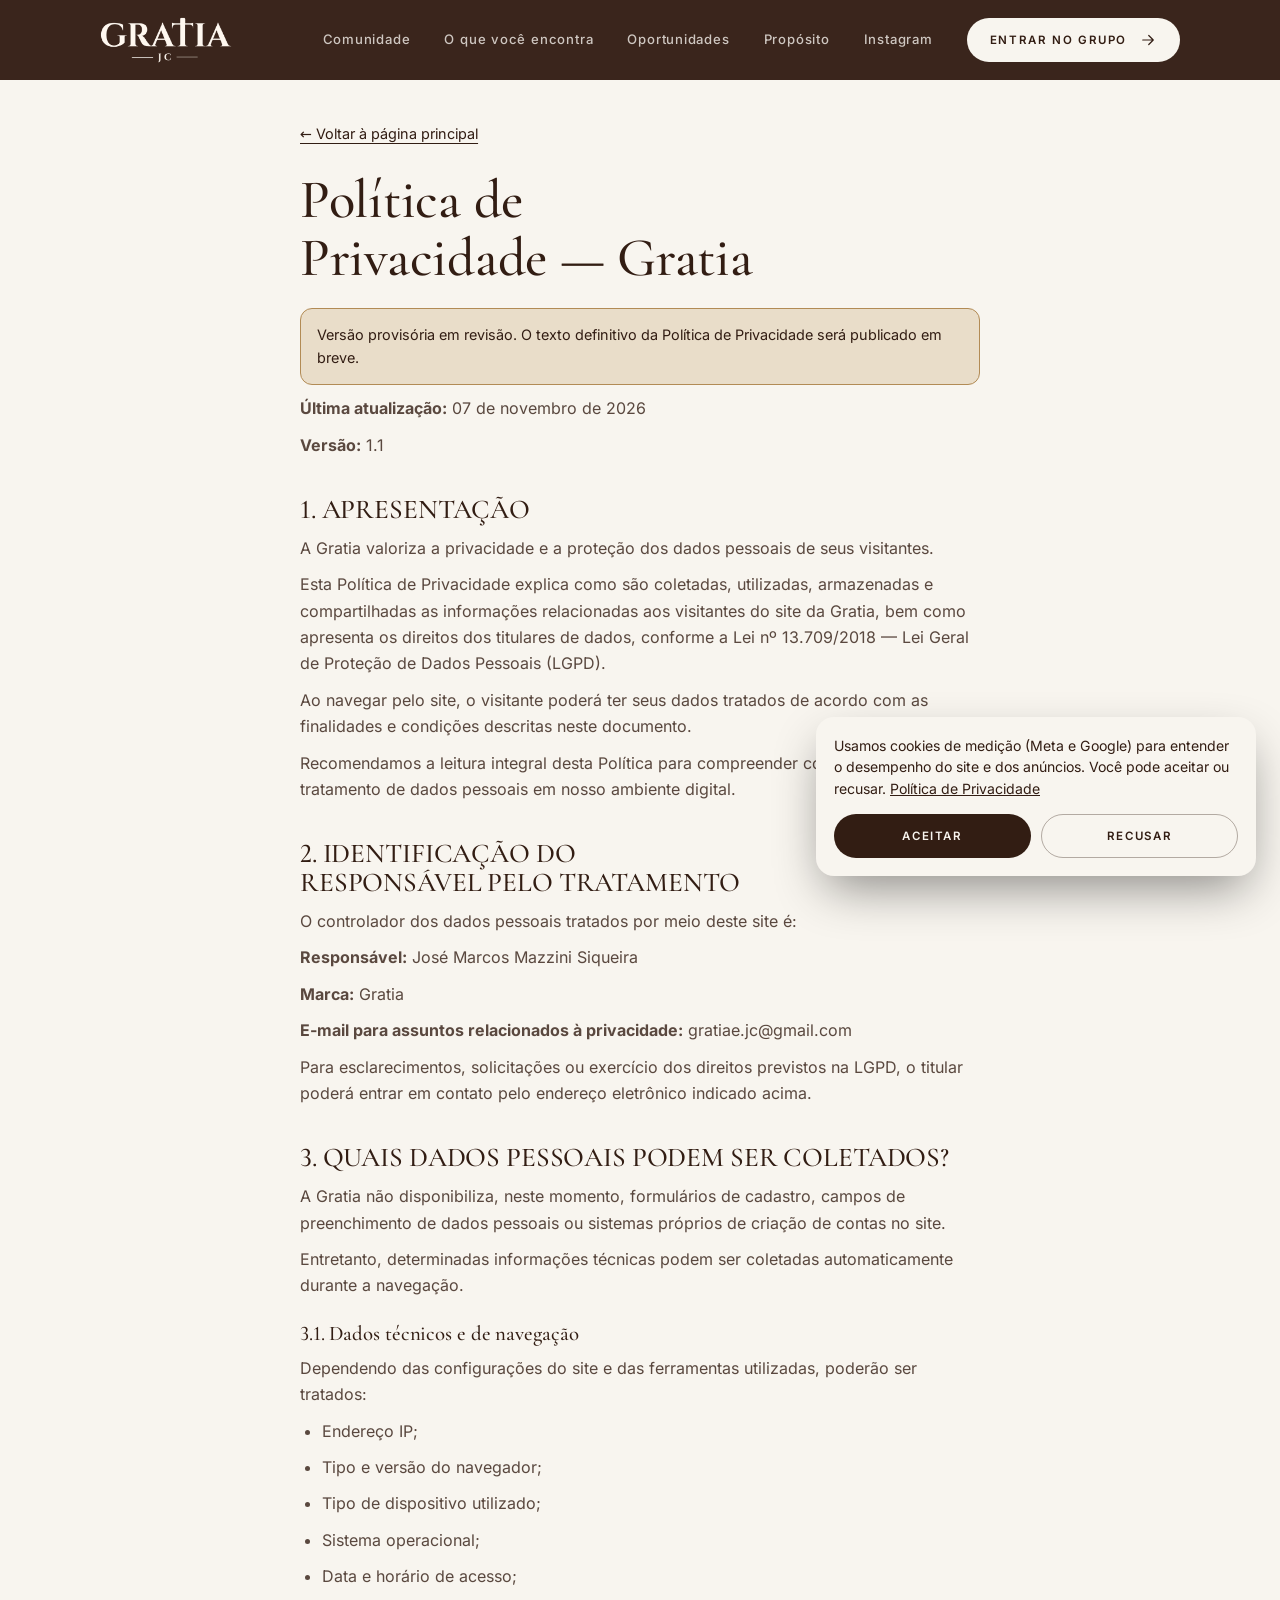
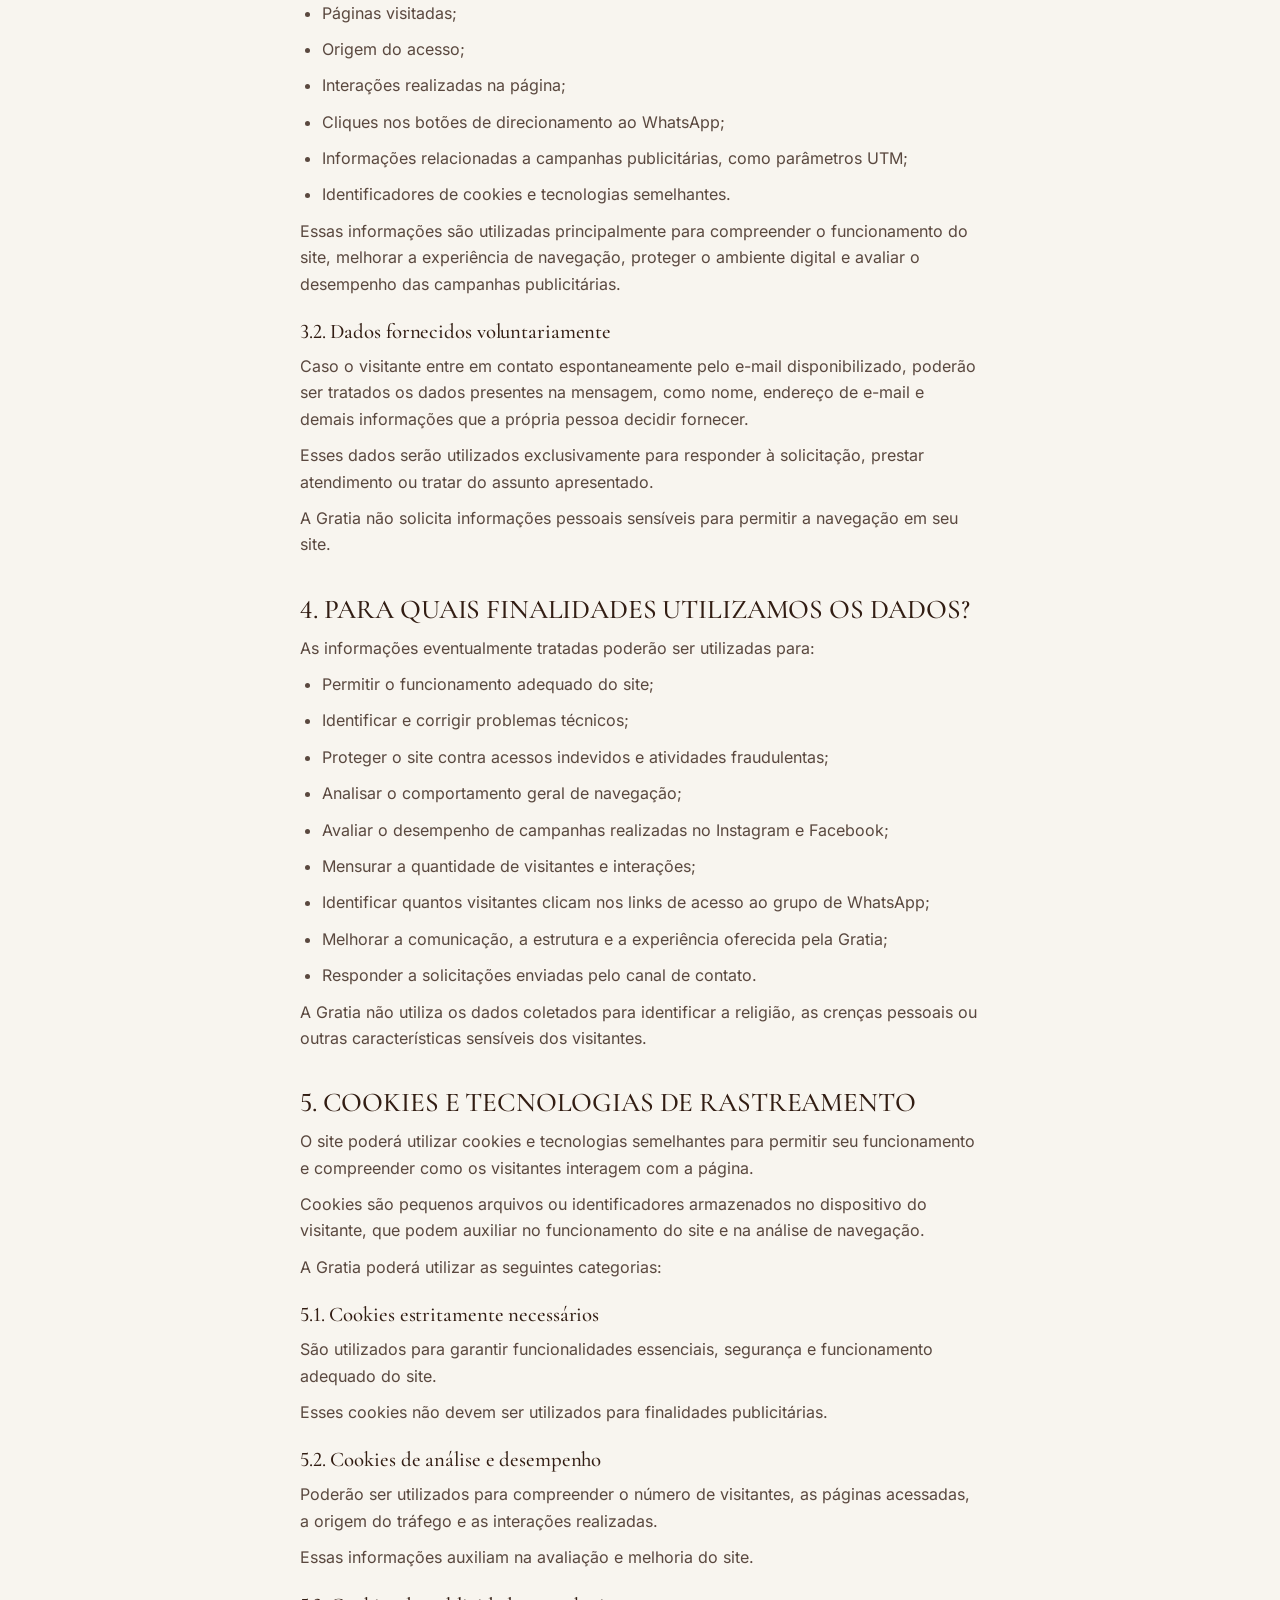
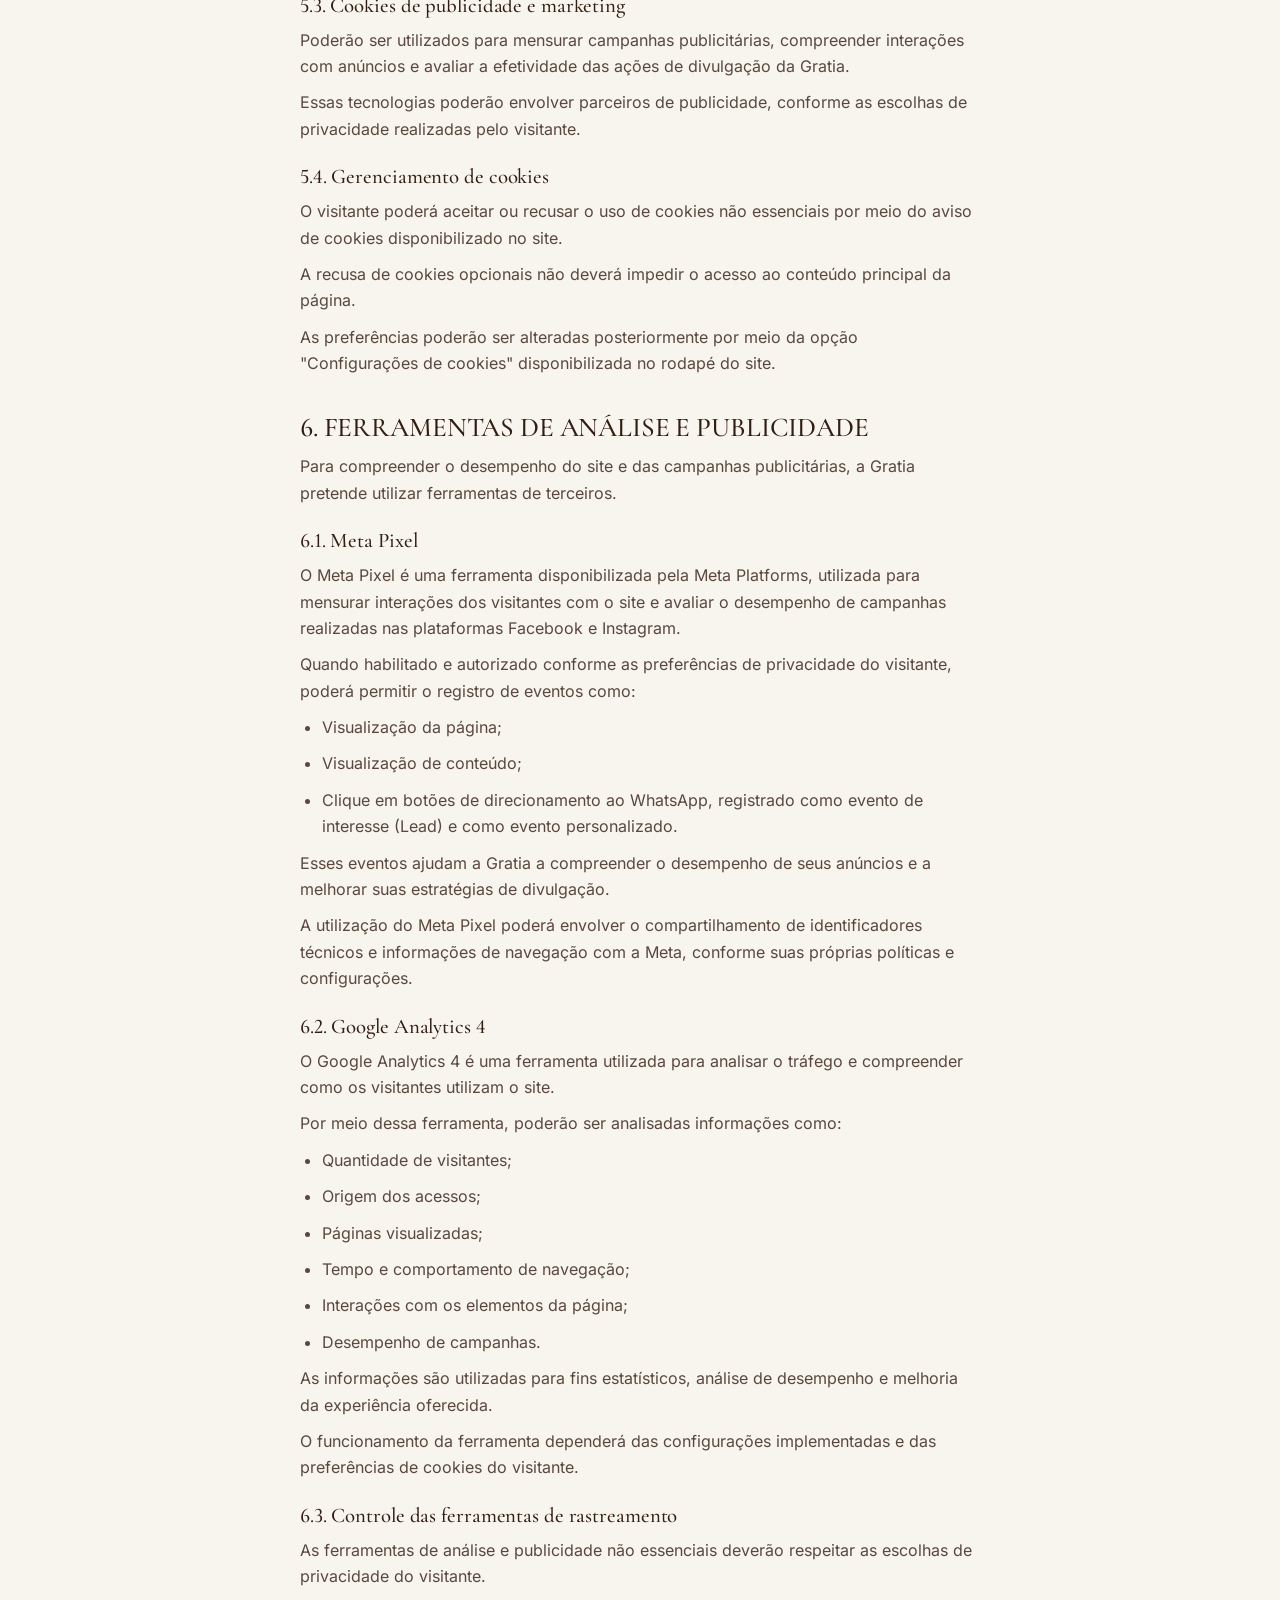
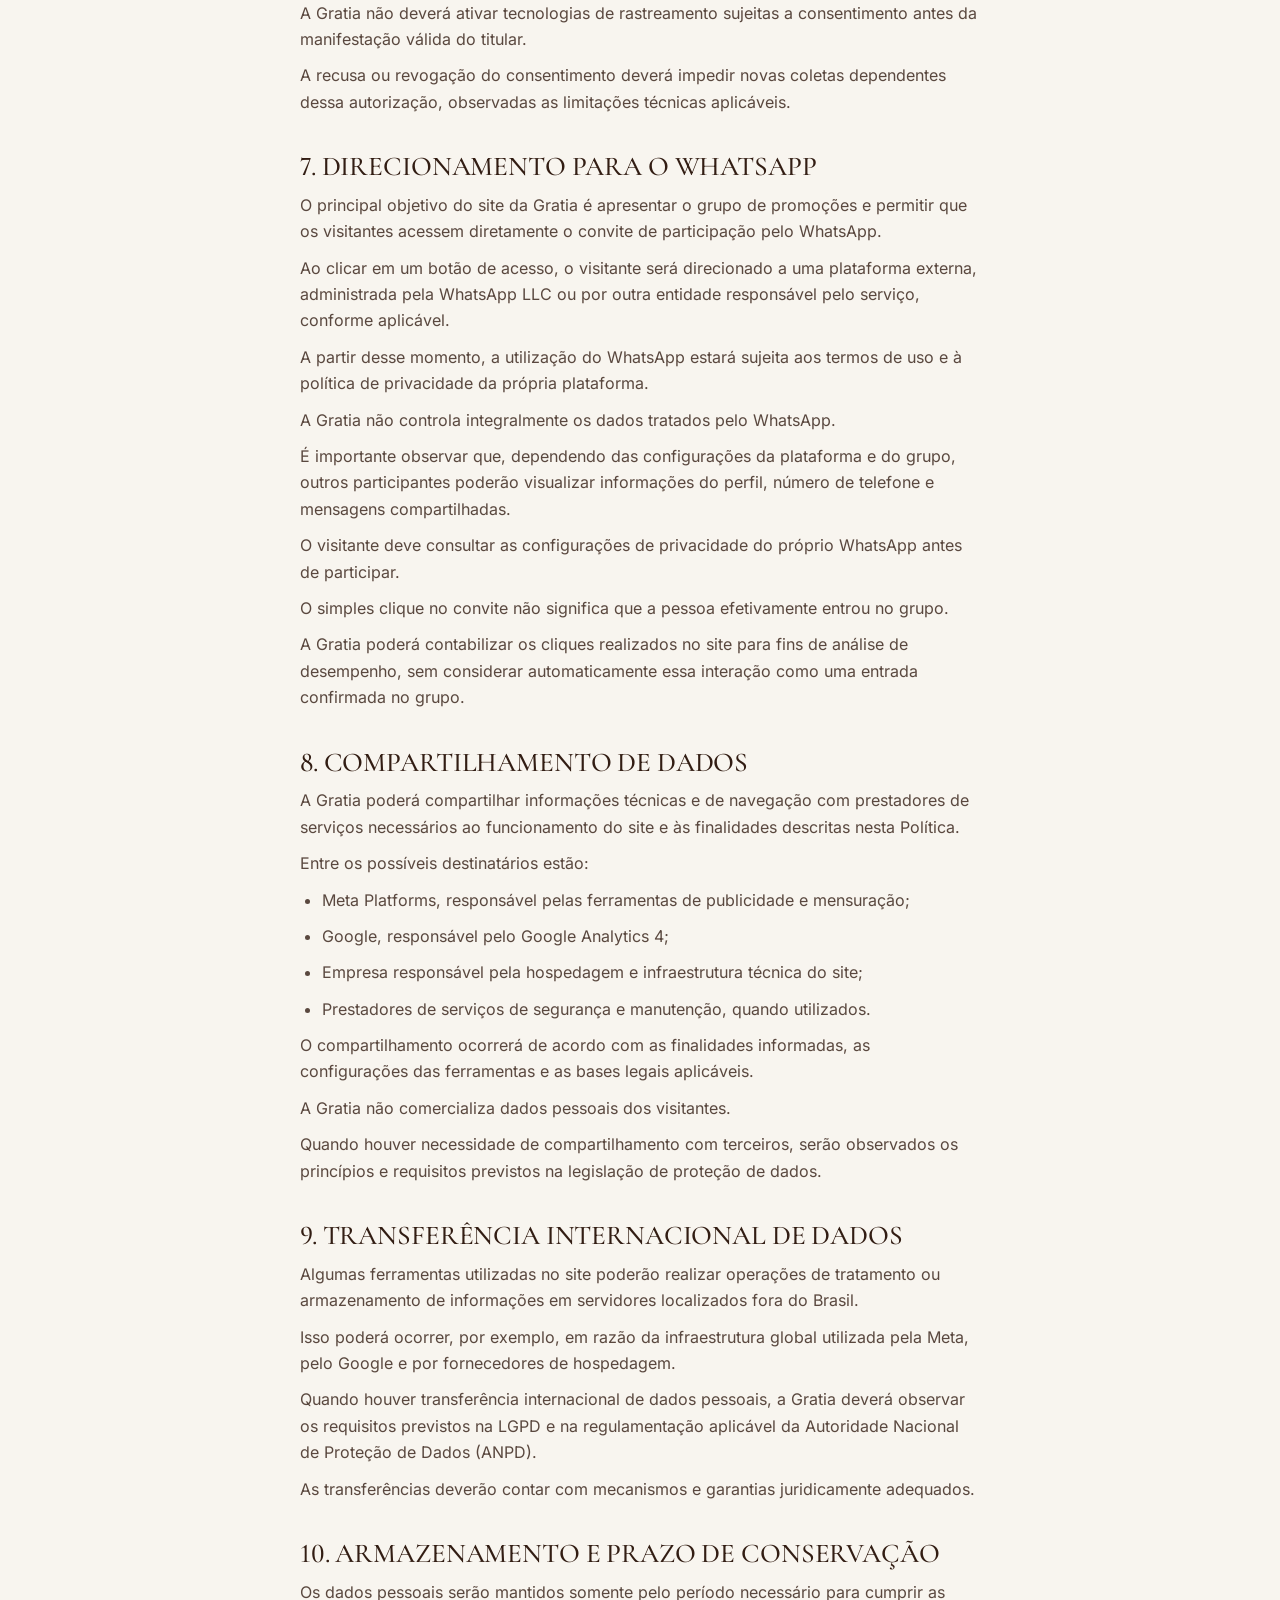
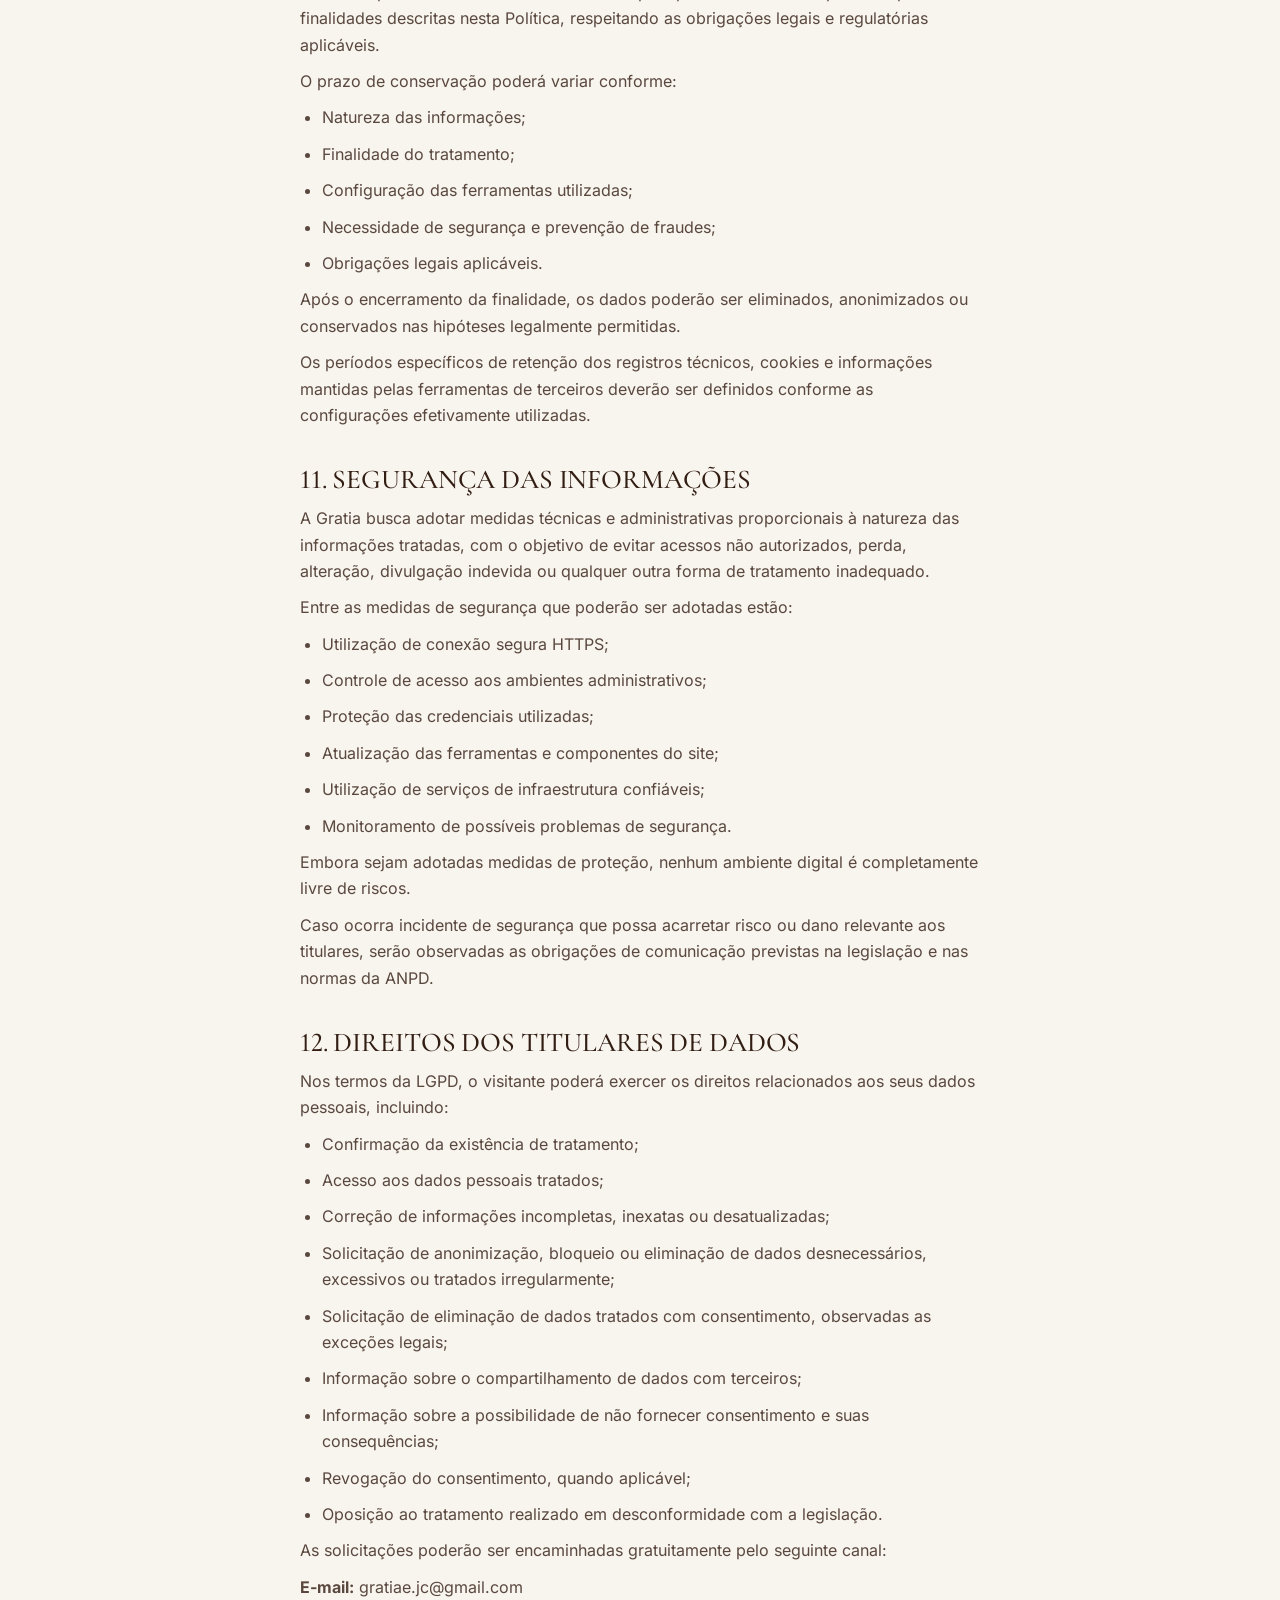
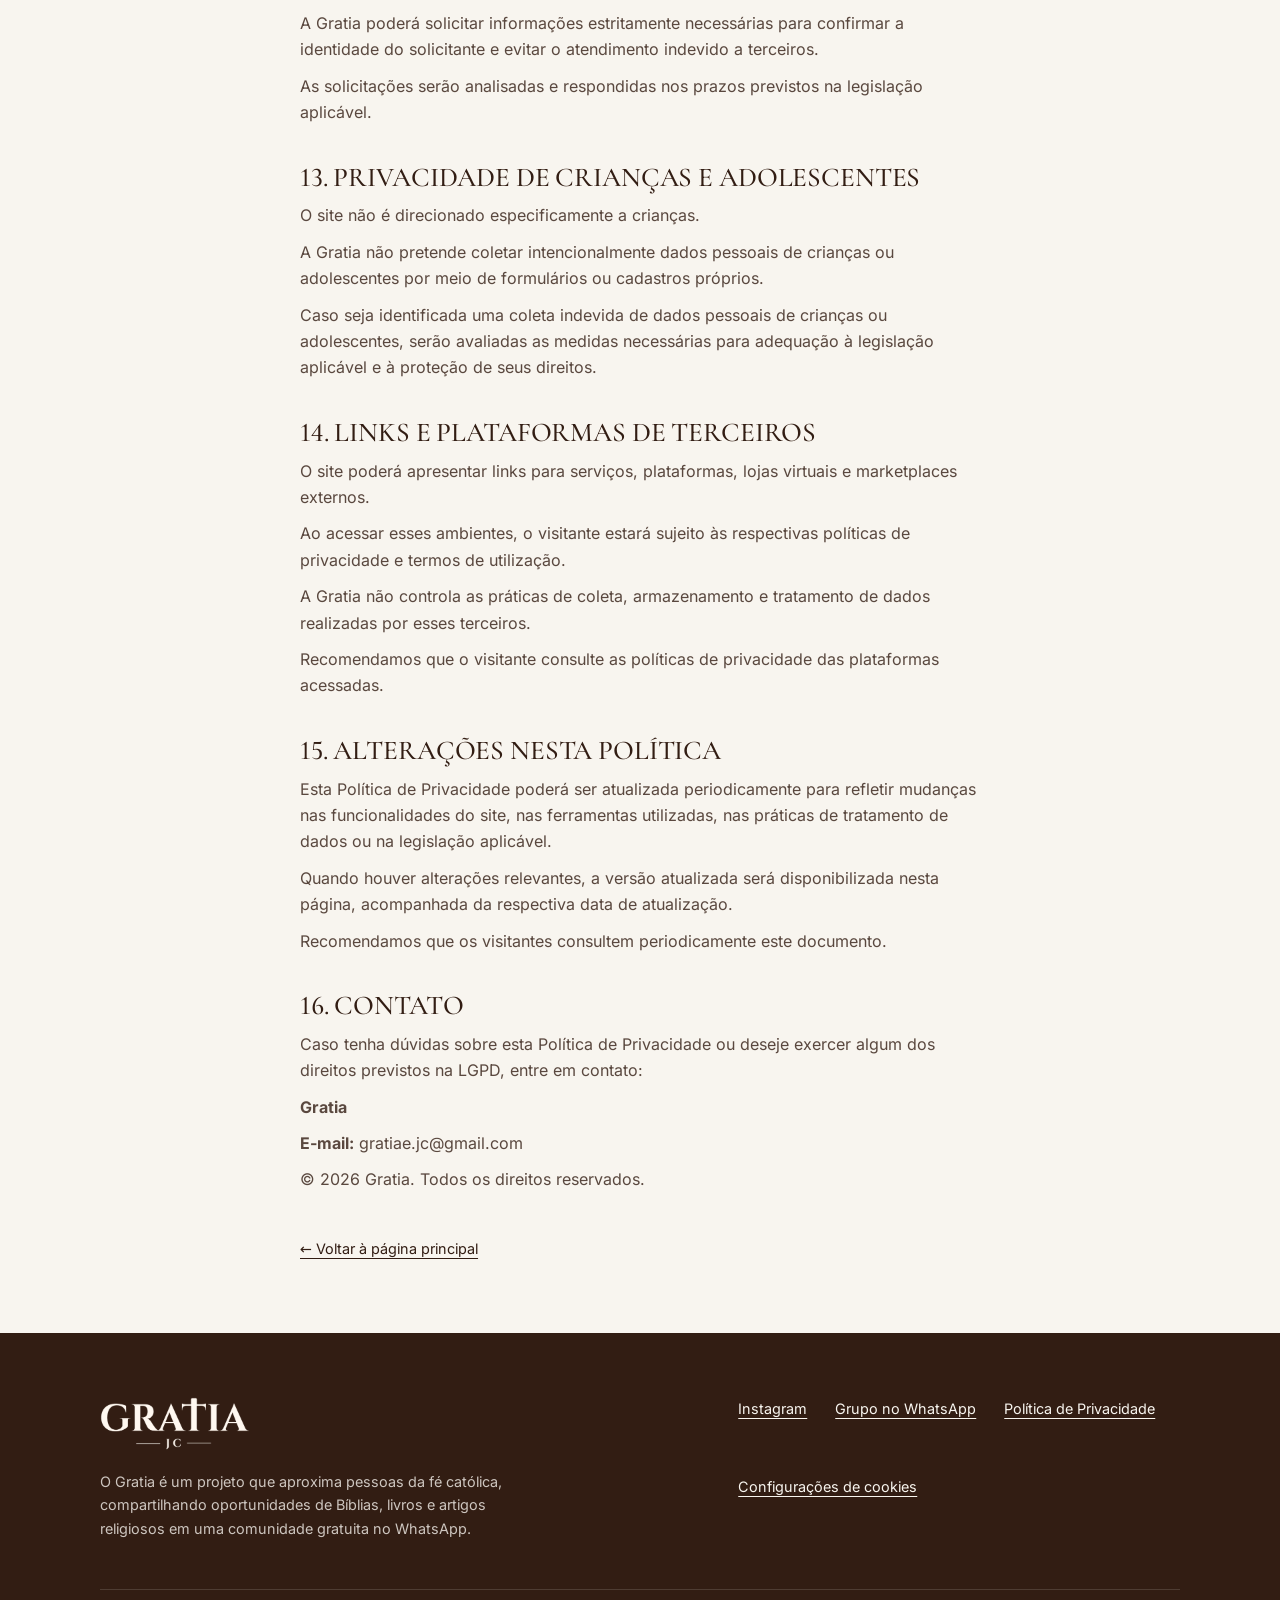
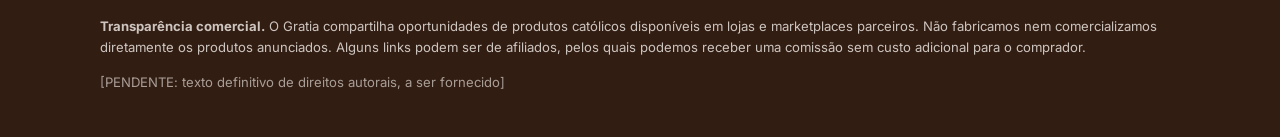
==== privacidade/index.html @ f17fa977 "Add files via upload" ====
<!doctype html>
<html lang="pt-BR">
<head>
<meta charset="utf-8">
<meta name="viewport" content="width=device-width, initial-scale=1, viewport-fit=cover">
<title>Política de Privacidade | Gratia JC</title>
<meta name="description" content="Política de Privacidade do site Gratia JC.">
<link rel="canonical" href="https://gratiajc.com.br/privacidade/">
<meta name="robots" content="noindex, follow">
<meta name="theme-color" content="#321D13">
<meta property="og:type" content="website">
<meta property="og:locale" content="pt_BR">
<meta property="og:site_name" content="GRATIA JC">
<meta property="og:title" content="Política de Privacidade | Gratia JC">
<meta property="og:description" content="Política de Privacidade do site Gratia JC.">
<meta property="og:url" content="https://gratiajc.com.br/privacidade/">
<meta property="og:image" content="https://gratiajc.com.br/assets/img/og-image.jpg">
<meta property="og:image:width" content="1200">
<meta property="og:image:height" content="630">
<meta property="og:image:alt" content="GRATIA JC — comunidade católica">
<meta name="twitter:card" content="summary_large_image">
<meta name="twitter:title" content="Política de Privacidade | Gratia JC">
<meta name="twitter:description" content="Política de Privacidade do site Gratia JC.">
<meta name="twitter:image" content="https://gratiajc.com.br/assets/img/og-image.jpg">
<link rel="icon" href="../assets/img/favicon.ico" sizes="48x48">
<link rel="icon" type="image/png" sizes="32x32" href="../assets/img/favicon-32.png">
<link rel="icon" type="image/png" sizes="192x192" href="../assets/img/icon-192.png">
<link rel="apple-touch-icon" href="../assets/img/apple-touch-icon.png">
<link rel="manifest" href="../site.webmanifest">
<link rel="preload" href="../assets/fonts/cormorant-garamond-latin-500-normal.woff2" as="font" type="font/woff2" crossorigin>
<link rel="preload" href="../assets/fonts/inter-latin-wght-normal.woff2" as="font" type="font/woff2" crossorigin>
<link rel="stylesheet" href="../assets/css/style.css">
<script type="application/ld+json">{"@context":"https://schema.org","@graph":[{"@type":"Organization","name":"GRATIA JC","url":"https://gratiajc.com.br/","logo":"https://gratiajc.com.br/assets/img/icon-512.png","sameAs":["https://www.instagram.com/gratia.jc"]},{"@type":"WebSite","name":"GRATIA JC","url":"https://gratiajc.com.br/","inLanguage":"pt-BR"}]}</script>
</head>
<body class="is-legal">
<a class="skip" href="#conteudo">Ir para o conteúdo</a>
<header class="header" id="topo" data-header>
  <div class="header__inner">
    <a class="header__logo" href="../" aria-label="GRATIA JC — início">
      <img src="../assets/img/logo-light.png" width="900" height="315" alt="GRATIA JC">
    </a>
    <nav class="nav" id="menu" aria-label="Principal" data-nav>
      <ul><li><a href="../#comunidade">Comunidade</a></li><li><a href="../#categorias">O que você encontra</a></li><li><a href="../#oportunidades">Oportunidades</a></li><li><a href="../#proposito">Propósito</a></li><li><a href="https://www.instagram.com/gratia.jc" target="_blank" rel="noopener noreferrer" data-ig>Instagram</a></li></ul>
      <a class="btn btn--light btn--sm nav__cta" href="https://chat.whatsapp.com/DExOzb8QppBGhXMP6Ss5ZN?s=cl&amp;p=i&amp;iam=2" target="_blank" rel="noopener noreferrer" data-wa data-location="menu">Entrar no grupo<svg class="btn__icon" viewBox="0 0 24 24" aria-hidden="true" focusable="false"><path d="M5 12h14M13 6l6 6-6 6" fill="none" stroke="currentColor" stroke-width="1.6" stroke-linecap="round" stroke-linejoin="round"/></svg></a>
    </nav>
    <button class="menu-btn" type="button" aria-expanded="false" aria-controls="menu" aria-label="Abrir menu" data-menu-btn><span></span><span></span></button>
  </div>
</header>
<main id="conteudo" class="legal">
  <div class="wrap wrap--narrow">
    <a class="legal__back" href="../">← Voltar à página principal</a>
    <h1>Política de Privacidade — Gratia</h1>
    <p class="legal__notice" role="note">Versão provisória em revisão. O texto definitivo da Política de Privacidade será publicado em breve.</p>
    <p><strong>Última atualização:</strong> 07 de novembro de 2026</p>
<p><strong>Versão:</strong> 1.1</p>
<h2>1. APRESENTAÇÃO</h2>
<p>A Gratia valoriza a privacidade e a proteção dos dados pessoais de seus visitantes.</p>
<p>Esta Política de Privacidade explica como são coletadas, utilizadas, armazenadas e compartilhadas as informações relacionadas aos visitantes do site da Gratia, bem como apresenta os direitos dos titulares de dados, conforme a Lei nº 13.709/2018 — Lei Geral de Proteção de Dados Pessoais (LGPD).</p>
<p>Ao navegar pelo site, o visitante poderá ter seus dados tratados de acordo com as finalidades e condições descritas neste documento.</p>
<p>Recomendamos a leitura integral desta Política para compreender como funciona o tratamento de dados pessoais em nosso ambiente digital.</p>
<h2>2. IDENTIFICAÇÃO DO RESPONSÁVEL PELO TRATAMENTO</h2>
<p>O controlador dos dados pessoais tratados por meio deste site é:</p>
<p><strong>Responsável:</strong> José Marcos Mazzini Siqueira</p>
<p><strong>Marca:</strong> Gratia</p>
<p><strong>E-mail para assuntos relacionados à privacidade:</strong> gratiae.jc@gmail.com</p>
<p>Para esclarecimentos, solicitações ou exercício dos direitos previstos na LGPD, o titular poderá entrar em contato pelo endereço eletrônico indicado acima.</p>
<h2>3. QUAIS DADOS PESSOAIS PODEM SER COLETADOS?</h2>
<p>A Gratia não disponibiliza, neste momento, formulários de cadastro, campos de preenchimento de dados pessoais ou sistemas próprios de criação de contas no site.</p>
<p>Entretanto, determinadas informações técnicas podem ser coletadas automaticamente durante a navegação.</p>
<h3>3.1. Dados técnicos e de navegação</h3>
<p>Dependendo das configurações do site e das ferramentas utilizadas, poderão ser tratados:</p>
<ul><li>Endereço IP;</li><li>Tipo e versão do navegador;</li><li>Tipo de dispositivo utilizado;</li><li>Sistema operacional;</li><li>Data e horário de acesso;</li><li>Páginas visitadas;</li><li>Origem do acesso;</li><li>Interações realizadas na página;</li><li>Cliques nos botões de direcionamento ao WhatsApp;</li><li>Informações relacionadas a campanhas publicitárias, como parâmetros UTM;</li><li>Identificadores de cookies e tecnologias semelhantes.</li></ul>
<p>Essas informações são utilizadas principalmente para compreender o funcionamento do site, melhorar a experiência de navegação, proteger o ambiente digital e avaliar o desempenho das campanhas publicitárias.</p>
<h3>3.2. Dados fornecidos voluntariamente</h3>
<p>Caso o visitante entre em contato espontaneamente pelo e-mail disponibilizado, poderão ser tratados os dados presentes na mensagem, como nome, endereço de e-mail e demais informações que a própria pessoa decidir fornecer.</p>
<p>Esses dados serão utilizados exclusivamente para responder à solicitação, prestar atendimento ou tratar do assunto apresentado.</p>
<p>A Gratia não solicita informações pessoais sensíveis para permitir a navegação em seu site.</p>
<h2>4. PARA QUAIS FINALIDADES UTILIZAMOS OS DADOS?</h2>
<p>As informações eventualmente tratadas poderão ser utilizadas para:</p>
<ul><li>Permitir o funcionamento adequado do site;</li><li>Identificar e corrigir problemas técnicos;</li><li>Proteger o site contra acessos indevidos e atividades fraudulentas;</li><li>Analisar o comportamento geral de navegação;</li><li>Avaliar o desempenho de campanhas realizadas no Instagram e Facebook;</li><li>Mensurar a quantidade de visitantes e interações;</li><li>Identificar quantos visitantes clicam nos links de acesso ao grupo de WhatsApp;</li><li>Melhorar a comunicação, a estrutura e a experiência oferecida pela Gratia;</li><li>Responder a solicitações enviadas pelo canal de contato.</li></ul>
<p>A Gratia não utiliza os dados coletados para identificar a religião, as crenças pessoais ou outras características sensíveis dos visitantes.</p>
<h2>5. COOKIES E TECNOLOGIAS DE RASTREAMENTO</h2>
<p>O site poderá utilizar cookies e tecnologias semelhantes para permitir seu funcionamento e compreender como os visitantes interagem com a página.</p>
<p>Cookies são pequenos arquivos ou identificadores armazenados no dispositivo do visitante, que podem auxiliar no funcionamento do site e na análise de navegação.</p>
<p>A Gratia poderá utilizar as seguintes categorias:</p>
<h3>5.1. Cookies estritamente necessários</h3>
<p>São utilizados para garantir funcionalidades essenciais, segurança e funcionamento adequado do site.</p>
<p>Esses cookies não devem ser utilizados para finalidades publicitárias.</p>
<h3>5.2. Cookies de análise e desempenho</h3>
<p>Poderão ser utilizados para compreender o número de visitantes, as páginas acessadas, a origem do tráfego e as interações realizadas.</p>
<p>Essas informações auxiliam na avaliação e melhoria do site.</p>
<h3>5.3. Cookies de publicidade e marketing</h3>
<p>Poderão ser utilizados para mensurar campanhas publicitárias, compreender interações com anúncios e avaliar a efetividade das ações de divulgação da Gratia.</p>
<p>Essas tecnologias poderão envolver parceiros de publicidade, conforme as escolhas de privacidade realizadas pelo visitante.</p>
<h3>5.4. Gerenciamento de cookies</h3>
<p>O visitante poderá aceitar ou recusar o uso de cookies não essenciais por meio do aviso de cookies disponibilizado no site.</p>
<p>A recusa de cookies opcionais não deverá impedir o acesso ao conteúdo principal da página.</p>
<p>As preferências poderão ser alteradas posteriormente por meio da opção &quot;Configurações de cookies&quot; disponibilizada no rodapé do site.</p>
<h2>6. FERRAMENTAS DE ANÁLISE E PUBLICIDADE</h2>
<p>Para compreender o desempenho do site e das campanhas publicitárias, a Gratia pretende utilizar ferramentas de terceiros.</p>
<h3>6.1. Meta Pixel</h3>
<p>O Meta Pixel é uma ferramenta disponibilizada pela Meta Platforms, utilizada para mensurar interações dos visitantes com o site e avaliar o desempenho de campanhas realizadas nas plataformas Facebook e Instagram.</p>
<p>Quando habilitado e autorizado conforme as preferências de privacidade do visitante, poderá permitir o registro de eventos como:</p>
<ul><li>Visualização da página;</li><li>Visualização de conteúdo;</li><li>Clique em botões de direcionamento ao WhatsApp, registrado como evento de interesse (Lead) e como evento personalizado.</li></ul>
<p>Esses eventos ajudam a Gratia a compreender o desempenho de seus anúncios e a melhorar suas estratégias de divulgação.</p>
<p>A utilização do Meta Pixel poderá envolver o compartilhamento de identificadores técnicos e informações de navegação com a Meta, conforme suas próprias políticas e configurações.</p>
<h3>6.2. Google Analytics 4</h3>
<p>O Google Analytics 4 é uma ferramenta utilizada para analisar o tráfego e compreender como os visitantes utilizam o site.</p>
<p>Por meio dessa ferramenta, poderão ser analisadas informações como:</p>
<ul><li>Quantidade de visitantes;</li><li>Origem dos acessos;</li><li>Páginas visualizadas;</li><li>Tempo e comportamento de navegação;</li><li>Interações com os elementos da página;</li><li>Desempenho de campanhas.</li></ul>
<p>As informações são utilizadas para fins estatísticos, análise de desempenho e melhoria da experiência oferecida.</p>
<p>O funcionamento da ferramenta dependerá das configurações implementadas e das preferências de cookies do visitante.</p>
<h3>6.3. Controle das ferramentas de rastreamento</h3>
<p>As ferramentas de análise e publicidade não essenciais deverão respeitar as escolhas de privacidade do visitante.</p>
<p>A Gratia não deverá ativar tecnologias de rastreamento sujeitas a consentimento antes da manifestação válida do titular.</p>
<p>A recusa ou revogação do consentimento deverá impedir novas coletas dependentes dessa autorização, observadas as limitações técnicas aplicáveis.</p>
<h2>7. DIRECIONAMENTO PARA O WHATSAPP</h2>
<p>O principal objetivo do site da Gratia é apresentar o grupo de promoções e permitir que os visitantes acessem diretamente o convite de participação pelo WhatsApp.</p>
<p>Ao clicar em um botão de acesso, o visitante será direcionado a uma plataforma externa, administrada pela WhatsApp LLC ou por outra entidade responsável pelo serviço, conforme aplicável.</p>
<p>A partir desse momento, a utilização do WhatsApp estará sujeita aos termos de uso e à política de privacidade da própria plataforma.</p>
<p>A Gratia não controla integralmente os dados tratados pelo WhatsApp.</p>
<p>É importante observar que, dependendo das configurações da plataforma e do grupo, outros participantes poderão visualizar informações do perfil, número de telefone e mensagens compartilhadas.</p>
<p>O visitante deve consultar as configurações de privacidade do próprio WhatsApp antes de participar.</p>
<p>O simples clique no convite não significa que a pessoa efetivamente entrou no grupo.</p>
<p>A Gratia poderá contabilizar os cliques realizados no site para fins de análise de desempenho, sem considerar automaticamente essa interação como uma entrada confirmada no grupo.</p>
<h2>8. COMPARTILHAMENTO DE DADOS</h2>
<p>A Gratia poderá compartilhar informações técnicas e de navegação com prestadores de serviços necessários ao funcionamento do site e às finalidades descritas nesta Política.</p>
<p>Entre os possíveis destinatários estão:</p>
<ul><li>Meta Platforms, responsável pelas ferramentas de publicidade e mensuração;</li><li>Google, responsável pelo Google Analytics 4;</li><li>Empresa responsável pela hospedagem e infraestrutura técnica do site;</li><li>Prestadores de serviços de segurança e manutenção, quando utilizados.</li></ul>
<p>O compartilhamento ocorrerá de acordo com as finalidades informadas, as configurações das ferramentas e as bases legais aplicáveis.</p>
<p>A Gratia não comercializa dados pessoais dos visitantes.</p>
<p>Quando houver necessidade de compartilhamento com terceiros, serão observados os princípios e requisitos previstos na legislação de proteção de dados.</p>
<h2>9. TRANSFERÊNCIA INTERNACIONAL DE DADOS</h2>
<p>Algumas ferramentas utilizadas no site poderão realizar operações de tratamento ou armazenamento de informações em servidores localizados fora do Brasil.</p>
<p>Isso poderá ocorrer, por exemplo, em razão da infraestrutura global utilizada pela Meta, pelo Google e por fornecedores de hospedagem.</p>
<p>Quando houver transferência internacional de dados pessoais, a Gratia deverá observar os requisitos previstos na LGPD e na regulamentação aplicável da Autoridade Nacional de Proteção de Dados (ANPD).</p>
<p>As transferências deverão contar com mecanismos e garantias juridicamente adequados.</p>
<h2>10. ARMAZENAMENTO E PRAZO DE CONSERVAÇÃO</h2>
<p>Os dados pessoais serão mantidos somente pelo período necessário para cumprir as finalidades descritas nesta Política, respeitando as obrigações legais e regulatórias aplicáveis.</p>
<p>O prazo de conservação poderá variar conforme:</p>
<ul><li>Natureza das informações;</li><li>Finalidade do tratamento;</li><li>Configuração das ferramentas utilizadas;</li><li>Necessidade de segurança e prevenção de fraudes;</li><li>Obrigações legais aplicáveis.</li></ul>
<p>Após o encerramento da finalidade, os dados poderão ser eliminados, anonimizados ou conservados nas hipóteses legalmente permitidas.</p>
<p>Os períodos específicos de retenção dos registros técnicos, cookies e informações mantidas pelas ferramentas de terceiros deverão ser definidos conforme as configurações efetivamente utilizadas.</p>
<h2>11. SEGURANÇA DAS INFORMAÇÕES</h2>
<p>A Gratia busca adotar medidas técnicas e administrativas proporcionais à natureza das informações tratadas, com o objetivo de evitar acessos não autorizados, perda, alteração, divulgação indevida ou qualquer outra forma de tratamento inadequado.</p>
<p>Entre as medidas de segurança que poderão ser adotadas estão:</p>
<ul><li>Utilização de conexão segura HTTPS;</li><li>Controle de acesso aos ambientes administrativos;</li><li>Proteção das credenciais utilizadas;</li><li>Atualização das ferramentas e componentes do site;</li><li>Utilização de serviços de infraestrutura confiáveis;</li><li>Monitoramento de possíveis problemas de segurança.</li></ul>
<p>Embora sejam adotadas medidas de proteção, nenhum ambiente digital é completamente livre de riscos.</p>
<p>Caso ocorra incidente de segurança que possa acarretar risco ou dano relevante aos titulares, serão observadas as obrigações de comunicação previstas na legislação e nas normas da ANPD.</p>
<h2>12. DIREITOS DOS TITULARES DE DADOS</h2>
<p>Nos termos da LGPD, o visitante poderá exercer os direitos relacionados aos seus dados pessoais, incluindo:</p>
<ul><li>Confirmação da existência de tratamento;</li><li>Acesso aos dados pessoais tratados;</li><li>Correção de informações incompletas, inexatas ou desatualizadas;</li><li>Solicitação de anonimização, bloqueio ou eliminação de dados desnecessários, excessivos ou tratados irregularmente;</li><li>Solicitação de eliminação de dados tratados com consentimento, observadas as exceções legais;</li><li>Informação sobre o compartilhamento de dados com terceiros;</li><li>Informação sobre a possibilidade de não fornecer consentimento e suas consequências;</li><li>Revogação do consentimento, quando aplicável;</li><li>Oposição ao tratamento realizado em desconformidade com a legislação.</li></ul>
<p>As solicitações poderão ser encaminhadas gratuitamente pelo seguinte canal:</p>
<p><strong>E-mail:</strong> gratiae.jc@gmail.com</p>
<p>A Gratia poderá solicitar informações estritamente necessárias para confirmar a identidade do solicitante e evitar o atendimento indevido a terceiros.</p>
<p>As solicitações serão analisadas e respondidas nos prazos previstos na legislação aplicável.</p>
<h2>13. PRIVACIDADE DE CRIANÇAS E ADOLESCENTES</h2>
<p>O site não é direcionado especificamente a crianças.</p>
<p>A Gratia não pretende coletar intencionalmente dados pessoais de crianças ou adolescentes por meio de formulários ou cadastros próprios.</p>
<p>Caso seja identificada uma coleta indevida de dados pessoais de crianças ou adolescentes, serão avaliadas as medidas necessárias para adequação à legislação aplicável e à proteção de seus direitos.</p>
<h2>14. LINKS E PLATAFORMAS DE TERCEIROS</h2>
<p>O site poderá apresentar links para serviços, plataformas, lojas virtuais e marketplaces externos.</p>
<p>Ao acessar esses ambientes, o visitante estará sujeito às respectivas políticas de privacidade e termos de utilização.</p>
<p>A Gratia não controla as práticas de coleta, armazenamento e tratamento de dados realizadas por esses terceiros.</p>
<p>Recomendamos que o visitante consulte as políticas de privacidade das plataformas acessadas.</p>
<h2>15. ALTERAÇÕES NESTA POLÍTICA</h2>
<p>Esta Política de Privacidade poderá ser atualizada periodicamente para refletir mudanças nas funcionalidades do site, nas ferramentas utilizadas, nas práticas de tratamento de dados ou na legislação aplicável.</p>
<p>Quando houver alterações relevantes, a versão atualizada será disponibilizada nesta página, acompanhada da respectiva data de atualização.</p>
<p>Recomendamos que os visitantes consultem periodicamente este documento.</p>
<h2>16. CONTATO</h2>
<p>Caso tenha dúvidas sobre esta Política de Privacidade ou deseje exercer algum dos direitos previstos na LGPD, entre em contato:</p>
<p><strong>Gratia</strong></p>
<p><strong>E-mail:</strong> gratiae.jc@gmail.com</p>
<p>© 2026 Gratia. Todos os direitos reservados.</p>
    <a class="legal__back legal__back--bottom" href="../">← Voltar à página principal</a>
  </div>
</main>
<footer class="footer">
  <div class="wrap footer__grid">
    <div class="footer__brand">
      <img src="../assets/img/logo-light.png" width="900" height="315" alt="GRATIA JC" loading="lazy">
      <p>O Gratia é um projeto que aproxima pessoas da fé católica, compartilhando oportunidades de Bíblias, livros e artigos religiosos em uma comunidade gratuita no WhatsApp.</p>
    </div>
    <ul class="footer__links">
      <li><a href="https://www.instagram.com/gratia.jc" target="_blank" rel="noopener noreferrer" data-ig>Instagram</a></li>
      <li><a href="https://chat.whatsapp.com/DExOzb8QppBGhXMP6Ss5ZN?s=cl&amp;p=i&amp;iam=2" target="_blank" rel="noopener noreferrer" data-wa data-location="rodape">Grupo no WhatsApp</a></li>
      <li><a href="../privacidade/">Política de Privacidade</a></li>
      <li><button type="button" class="linklike" data-open-cookies>Configurações de cookies</button></li>
    </ul>
    <div class="footer__legal">
      <p><strong>Transparência comercial.</strong> O Gratia compartilha oportunidades de produtos católicos disponíveis em lojas e marketplaces parceiros. Não fabricamos nem comercializamos diretamente os produtos anunciados. Alguns links podem ser de afiliados, pelos quais podemos receber uma comissão sem custo adicional para o comprador.</p>
      <p class="footer__copy">[PENDENTE: texto definitivo de direitos autorais, a ser fornecido]</p>
    </div>
  </div>
</footer>
<div class="consent" role="region" aria-label="Aviso de cookies" data-consent hidden>
  <p>Usamos cookies de medição (Meta e Google) para entender o desempenho do site e dos anúncios. Você pode aceitar ou recusar. <a href="">Política de Privacidade</a></p>
  <div class="consent__actions">
    <button type="button" class="btn btn--dark btn--sm" data-consent-yes>Aceitar</button>
    <button type="button" class="btn btn--ghost btn--sm" data-consent-no>Recusar</button>
  </div>
</div>
<script src="../assets/js/config.public.js"></script>
<script src="../assets/js/tracking.js" defer></script>
<script src="../assets/js/main.js" defer></script>
</body>
</html>
---- assets/css/style.css ----
/* GRATIA JC — estilos. Mobile-first. */
@font-face{font-family:"Cormorant Garamond";font-style:normal;font-weight:500;font-display:swap;src:url(../fonts/cormorant-garamond-latin-500-normal.woff2) format("woff2")}
@font-face{font-family:"Cormorant Garamond";font-style:normal;font-weight:600;font-display:swap;src:url(../fonts/cormorant-garamond-latin-600-normal.woff2) format("woff2")}
@font-face{font-family:"Cormorant Garamond";font-style:italic;font-weight:500;font-display:swap;src:url(../fonts/cormorant-garamond-latin-500-italic.woff2) format("woff2")}
@font-face{font-family:"Inter";font-style:normal;font-weight:100 900;font-display:swap;src:url(../fonts/inter-latin-wght-normal.woff2) format("woff2")}

:root{
  --brown:#321D13; --brown-2:#493126; --gold:#B28B55; --gold-deep:#80602F;
  --beige:#E9DDC9; --paper:#F8F5EF;
  --ink:#321D13; --ink-soft:rgba(50,29,19,.8);
  --on-dark:#F8F5EF; --on-dark-soft:rgba(248,245,239,.78);
  --serif:"Cormorant Garamond",Georgia,"Times New Roman",serif;
  --sans:"Inter",system-ui,-apple-system,"Segoe UI",Roboto,sans-serif;
  --header-h:68px; --pad:clamp(20px,5vw,40px);
}
*,*::before,*::after{box-sizing:border-box}
html{-webkit-text-size-adjust:100%;scroll-behavior:smooth;scroll-padding-top:var(--header-h)}
body{margin:0;background:var(--paper);color:var(--ink);font:400 1rem/1.65 var(--sans);-webkit-font-smoothing:antialiased;text-rendering:optimizeLegibility;overflow-x:hidden}
img{max-width:100%;height:auto;display:block}
h1,h2,h3,p,ul,figure{margin:0}
ul{padding:0;list-style:none}
a{color:inherit}
button{font:inherit;color:inherit}
:focus-visible{outline:2px solid var(--gold);outline-offset:3px;border-radius:4px}
.sr-only{position:absolute;width:1px;height:1px;overflow:hidden;clip:rect(0 0 0 0);white-space:nowrap}
.skip{position:absolute;left:12px;top:-60px;z-index:100;background:var(--paper);color:var(--brown);padding:10px 16px;border-radius:8px;transition:top .2s}
.skip:focus{top:12px}
.wrap{width:100%;max-width:1160px;margin-inline:auto;padding-inline:var(--pad)}
.wrap--narrow{max-width:760px}

/* tipografia */
h1,h2,h3,.community__num{font-variant-numeric:lining-nums;font-feature-settings:"lnum" 1;}
h1,h2,h3{font-family:var(--serif);font-weight:500;line-height:1.06;letter-spacing:-.005em;text-wrap:balance}
h2{font-size:clamp(2.1rem,6.4vw,3.6rem)}
.eyebrow{font:600 .72rem/1.4 var(--sans);letter-spacing:.24em;text-transform:uppercase;color:var(--gold-deep);display:flex;align-items:center;gap:14px;margin-bottom:22px}
.eyebrow::before{content:"";width:28px;height:1px;background:currentColor;flex:none}
.eyebrow--light{color:var(--gold)}

/* botões */
.btn{display:inline-flex;align-items:center;justify-content:center;gap:12px;min-height:56px;padding:10px 32px;border-radius:999px;border:1px solid transparent;font:600 .8rem/1.3 var(--sans);letter-spacing:.14em;text-transform:uppercase;text-decoration:none;cursor:pointer;transition:transform .25s ease,background-color .25s ease,color .25s ease,border-color .25s ease;text-align:center}
.btn__icon{width:18px;height:18px;flex:none;transition:transform .25s ease}
.btn:hover .btn__icon{transform:translateX(4px)}
.btn:active{transform:scale(.985)}
.btn--light{background:var(--paper);color:var(--brown)}
.btn--light:hover{background:var(--beige)}
.btn--dark{background:var(--brown);color:var(--paper)}
.btn--dark:hover{background:var(--brown-2)}
.btn--ghost{background:transparent;color:var(--brown);border-color:rgba(50,29,19,.35)}
.btn--ghost:hover{border-color:var(--brown)}
.btn--sm{min-height:44px;padding:6px 22px;font-size:.72rem}
.btn--block{width:100%}
.linklike{background:none;border:0;padding:0;text-decoration:underline;text-underline-offset:3px;cursor:pointer}

/* cabeçalho */
.header{position:fixed;inset:0 0 auto 0;z-index:50;height:var(--header-h);transition:background-color .3s,box-shadow .3s}
.header.is-scrolled,.is-legal .header{background:rgba(50,29,19,.96);backdrop-filter:saturate(1.2) blur(10px);box-shadow:0 1px 0 rgba(248,245,239,.08)}
.header__inner{height:100%;max-width:1160px;margin-inline:auto;padding-inline:var(--pad);display:flex;align-items:center;justify-content:space-between}
.header__logo img{width:112px;height:auto}
.menu-btn{width:44px;height:44px;border:0;background:none;display:grid;place-content:center;gap:7px;cursor:pointer;color:var(--on-dark)}
.menu-btn span{display:block;width:26px;height:1.5px;background:currentColor;transition:transform .3s}
.menu-btn[aria-expanded="true"] span:first-child{transform:translateY(4.2px) rotate(45deg)}
.menu-btn[aria-expanded="true"] span:last-child{transform:translateY(-4.2px) rotate(-45deg)}
.nav{position:fixed;inset:var(--header-h) 0 0 0;background:var(--brown);padding:28px var(--pad) 40px;display:none;flex-direction:column;justify-content:space-between;overflow-y:auto}
.nav.is-open{display:flex}
.nav ul{display:flex;flex-direction:column}
.nav li a{display:block;padding:18px 0;font:500 1.9rem/1.1 var(--serif);color:var(--on-dark);text-decoration:none;border-bottom:1px solid rgba(248,245,239,.12)}
.nav .btn{margin-top:28px;width:100%}
body.menu-open{overflow:hidden}

/* hero */
.hero{background:var(--brown);color:var(--on-dark);position:relative;padding:calc(var(--header-h) + 36px) 0 64px;overflow:hidden}
.hero::before{content:"";position:absolute;inset:0;background:radial-gradient(70% 60% at 85% 35%,rgba(73,49,38,.85),transparent 70%);pointer-events:none}
.hero__grid{position:relative;display:grid;gap:44px}
.hero h1{font-size:clamp(3.1rem,13.5vw,6.2rem);line-height:.98;font-weight:500}
.hero__sub{margin-top:24px;max-width:34em;font-size:1.06rem;color:var(--on-dark-soft)}
.hero__cta{margin-top:34px;display:flex;flex-direction:column;gap:16px}
.hero__cta .btn{width:100%}
.hero__note{font-size:.84rem;letter-spacing:.04em;color:var(--on-dark-soft)}
.hero__figure{justify-self:center;width:min(78vw,360px);position:relative}
.arch{border-radius:999px 999px 6px 6px;overflow:hidden;background:var(--brown-2);box-shadow:0 30px 60px -20px rgba(0,0,0,.55)}
.arch img{width:100%;aspect-ratio:3/4;object-fit:cover}
.arch-wrap{position:relative}
.arch-wrap::before{content:"";position:absolute;inset:-12px -12px 12px 12px;border:1px solid rgba(178,139,85,.55);border-radius:999px 999px 6px 6px;pointer-events:none;z-index:0}
.arch-wrap .arch{position:relative;z-index:1}
.nb{white-space:nowrap}
.hero__figure figcaption{margin-top:18px;font:italic 500 1.05rem/1.3 var(--serif);color:var(--on-dark-soft);text-align:center}

/* comunidade */
.community{background:var(--beige);padding:84px 0;text-align:center}
.community__inner{display:flex;flex-direction:column;align-items:center}
.community .eyebrow{justify-content:center}
.community .eyebrow::after{content:"";width:28px;height:1px;background:currentColor}
.community__num{font-size:clamp(5.2rem,26vw,10.5rem);line-height:.9;font-weight:500;letter-spacing:-.02em;color:var(--brown)}
.community__label{margin-top:14px;font:600 .9rem/1 var(--sans);letter-spacing:.5em;text-indent:.5em;text-transform:uppercase;color:var(--gold-deep)}
.community__text{margin:30px 0 36px;max-width:34em;font:500 1.35rem/1.45 var(--serif);color:var(--ink-soft)}

/* categorias */
.categories{padding:88px 0}
.categories__grid{display:grid;gap:40px}
.categories__intro p:not(.eyebrow){margin-top:18px;max-width:26em;color:var(--ink-soft)}
.cats{border-top:1px solid rgba(50,29,19,.18)}
.cat{display:grid;grid-template-columns:44px 1fr 76px;align-items:center;gap:14px;padding:22px 0;border-bottom:1px solid rgba(50,29,19,.18)}
.cat__num{font:500 1.5rem/1 var(--serif);color:var(--gold-deep)}
.cat h3{font-size:1.65rem}
.cat p{margin-top:6px;font-size:.92rem;line-height:1.5;color:var(--ink-soft)}
.cat__img{width:76px;height:96px;object-fit:cover;border-radius:38px 38px 4px 4px;background:var(--beige)}
.cat--noimg{grid-template-columns:44px 1fr}

/* oportunidades */
.offers{background:var(--brown);color:var(--on-dark);padding:88px 0 96px}
.offers__head{max-width:640px}
.offers__head p:not(.eyebrow){margin-top:18px;color:var(--on-dark-soft);font-size:1.04rem}
.offers__stage{position:relative;margin:44px calc(var(--pad) * -1) 0}
.offers__track{display:flex;gap:18px;overflow-x:auto;scroll-snap-type:x mandatory;padding:6px var(--pad) 22px;scrollbar-width:none;-webkit-overflow-scrolling:touch}
.offers__track::-webkit-scrollbar{display:none}
.offers__item{flex:none;scroll-snap-align:center}
.offer{position:relative;display:block;padding:0;border:0;background:none;cursor:zoom-in;transition:transform .35s ease}
.offer:hover{transform:translateY(-4px)}
.offer img{height:min(62svh,500px);width:auto;max-width:none;filter:drop-shadow(0 22px 28px rgba(0,0,0,.5))}
.offer__zoom{position:absolute;right:12px;bottom:12px;padding:8px 14px;border-radius:999px;background:rgba(50,29,19,.85);color:var(--on-dark);font:600 .66rem/1 var(--sans);letter-spacing:.16em;text-transform:uppercase;opacity:0;transition:opacity .25s}
.offer:hover .offer__zoom,.offer:focus-visible .offer__zoom{opacity:1}
.offers__nav{display:none}
.offers__disclaimer{margin-top:10px;max-width:46em;font-size:.82rem;line-height:1.55;color:rgba(248,245,239,.62)}
.offers__cta{margin-top:34px}
.offers__cta .btn{width:100%}

/* propósito */
.purpose{padding:88px 0;background:var(--paper)}
.purpose__grid{display:grid;gap:44px;align-items:center}
.purpose__figure{justify-self:center;width:min(72vw,340px)}
.arch--soft{box-shadow:0 24px 50px -24px rgba(50,29,19,.45);background:var(--beige)}
.purpose__text p:not(.eyebrow){margin-top:22px;max-width:34em;color:var(--ink-soft);font-size:1.04rem}
.purpose__text p.purpose__note{font:italic 500 1.5rem/1.4 var(--serif);color:var(--brown);padding-left:20px;border-left:1px solid var(--gold)}

/* final */
.final{background:var(--brown-2);color:var(--on-dark);padding:96px 0;text-align:center;background-image:radial-gradient(60% 80% at 50% 0,rgba(178,139,85,.14),transparent 70%)}
.final__inner{display:flex;flex-direction:column;align-items:center}
.rule{width:1px;height:56px;background:var(--gold);margin-bottom:34px}
.final h2{max-width:15em;font-size:clamp(2.3rem,8vw,4.2rem)}
.final p{margin:24px 0 38px;max-width:32em;color:var(--on-dark-soft);font-size:1.06rem}
.final .btn{width:100%;max-width:420px}

/* rodapé */
.footer{background:var(--brown);color:var(--on-dark-soft);padding:64px 0 44px;font-size:.9rem}
.footer__grid{display:grid;gap:36px}
.footer__brand img{width:150px;margin-bottom:20px}
.footer__brand p{max-width:30em}
.footer__links{display:flex;flex-wrap:wrap;gap:12px 28px}
.footer__links a,.footer__links button{color:var(--on-dark);text-underline-offset:4px}
.footer__legal{border-top:1px solid rgba(248,245,239,.14);padding-top:26px;display:grid;gap:14px;font-size:.82rem;line-height:1.6}
.footer__copy{color:rgba(248,245,239,.6)}

/* CTA fixo (mobile) */
.sticky{position:fixed;inset:auto 0 0 0;z-index:40;padding:10px var(--pad) calc(10px + env(safe-area-inset-bottom));background:rgba(50,29,19,.94);backdrop-filter:blur(10px);box-shadow:0 -1px 0 rgba(248,245,239,.1);transform:translateY(110%);transition:transform .35s ease;pointer-events:none}
.sticky.is-visible{transform:none;pointer-events:auto}
body.has-banner .sticky{transform:translateY(110%);pointer-events:none}
.is-home{padding-bottom:0}

/* cookies */
.consent{position:fixed;z-index:60;left:12px;right:12px;bottom:calc(12px + env(safe-area-inset-bottom));max-width:440px;background:var(--paper);color:var(--brown);padding:18px;border-radius:18px;box-shadow:0 20px 50px -10px rgba(0,0,0,.45);font-size:.88rem;line-height:1.55}
.consent[hidden]{display:none}
.consent__actions{display:flex;gap:10px;margin-top:14px}
.consent__actions .btn{flex:1}

/* lightbox */
.lightbox{border:0;padding:0;background:transparent;max-width:100vw;max-height:100svh;width:100%;height:100%;color:var(--on-dark)}
.lightbox::backdrop{background:rgba(24,13,8,.92)}
.lightbox[open]{display:grid;place-items:center}
.lightbox figure{display:grid;gap:12px;justify-items:center;max-width:92vw}
.lightbox img{max-height:82svh;width:auto;max-width:92vw}
.lightbox figcaption{font-size:.86rem;color:var(--on-dark-soft)}
.lightbox__close,.lightbox__nav{position:absolute;width:48px;height:48px;border-radius:50%;border:1px solid rgba(248,245,239,.3);background:rgba(50,29,19,.7);font-size:1.6rem;line-height:1;cursor:pointer;display:grid;place-items:center}
.lightbox__close{top:14px;right:14px}
.lightbox__nav{top:50%;transform:translateY(-50%)}
.lightbox__nav--prev{left:10px}.lightbox__nav--next{right:10px}

/* página legal */
.legal{background:var(--paper);padding:calc(var(--header-h) + 40px) 0 72px}
.legal h1{font-size:clamp(2.2rem,7vw,3.4rem);margin:26px 0 20px}
.legal h2{font-size:1.7rem;margin:38px 0 10px}
.legal h3{font-size:1.3rem;margin:24px 0 6px}
.legal p,.legal li{color:var(--ink-soft);margin-top:10px}
.legal ul{list-style:disc;padding-left:22px;margin-top:10px}
.legal__back{display:inline-block;font-size:.9rem;text-underline-offset:4px}
.legal__back--bottom{margin-top:44px}
.legal__notice{padding:14px 16px;border:1px solid var(--gold);border-radius:12px;background:var(--beige);color:var(--brown)!important;font-size:.9rem}

/* revelar ao rolar */
.js .reveal{opacity:0;transform:translateY(18px);transition:opacity .8s ease,transform .8s ease}
.js .reveal.is-in{opacity:1;transform:none}
.js .hero__text,.js .hero__figure{animation:rise 1s ease both}
.js .hero__figure{animation-delay:.15s}
@keyframes rise{from{opacity:0;transform:translateY(16px)}to{opacity:1;transform:none}}
@media (prefers-reduced-motion:reduce){
  *{animation:none!important;transition:none!important;scroll-behavior:auto!important}
  .js .reveal{opacity:1;transform:none}
}

/* ---------- tablet / desktop ---------- */
@media (min-width:768px){
  :root{--header-h:80px}
  .header__logo img{width:132px}
  .menu-btn{display:none}
  .nav{position:static;display:flex!important;flex-direction:row;align-items:center;gap:34px;padding:0;background:none;overflow:visible}
  .nav ul{flex-direction:row;gap:28px}
  .nav li a{padding:0;border:0;font:500 .82rem/1 var(--sans);letter-spacing:.06em;color:var(--on-dark-soft);transition:color .2s}
  .nav li a:hover{color:var(--on-dark)}
  .nav .btn{margin:0;width:auto}
  .hero{padding:calc(var(--header-h) + 72px) 0 104px;min-height:min(100svh,880px);display:flex;align-items:center}
  .hero__grid{grid-template-columns:1.15fr .85fr;gap:72px;align-items:center;width:100%}
  .hero__cta{flex-direction:row;align-items:center;gap:24px;flex-wrap:wrap}
  .hero__cta .btn{width:auto}
  .hero__figure{width:min(100%,400px);justify-self:end;margin-right:14px}
  .community{padding:120px 0}
  .categories{padding:120px 0}
  .categories__grid{grid-template-columns:.8fr 1.2fr;gap:84px;align-items:start}
  .categories__intro{position:sticky;top:calc(var(--header-h) + 32px)}
  .cat{grid-template-columns:64px 1fr 92px;padding:28px 0}
  .cat--noimg{grid-template-columns:64px 1fr}
  .cat h3{font-size:2rem}
  .cat__img{width:92px;height:116px;border-radius:46px 46px 4px 4px}
  .offers{padding:120px 0}
  .offers__stage{margin-inline:0}
  .offers__track{justify-content:center;padding-inline:0;gap:32px;overflow:visible}
  .offers__nav{display:none!important}
  .offer img{height:min(64svh,560px)}
  .offers__cta .btn{width:auto}
  .purpose{padding:120px 0}
  .purpose__grid{grid-template-columns:.85fr 1.15fr;gap:96px}
  .purpose__figure{width:min(100%,380px);justify-self:start}
  .final{padding:132px 0}
  .final .btn{width:auto;max-width:none}
  .footer__grid{grid-template-columns:1.3fr 1fr;gap:48px 64px}
  .footer__legal{grid-column:1/-1}
  .sticky{display:none}
  .consent{left:auto;right:24px;bottom:24px}
}
@media (min-width:1024px){
  .nav ul{gap:34px}
}
@media (max-width:767px){
  .is-home{padding-bottom:0}
  .offers__stage{overflow:hidden}
  .offers__nav{display:grid;position:absolute;top:44%;z-index:2;width:44px;height:44px;border-radius:50%;border:1px solid rgba(248,245,239,.3);background:rgba(50,29,19,.8);font-size:1.5rem;line-height:1;place-items:center;cursor:pointer}
  .offers__nav[hidden]{display:none}
  .offers__nav--prev{left:10px}.offers__nav--next{right:10px}
  .footer{padding-bottom:calc(44px + 84px)}
}
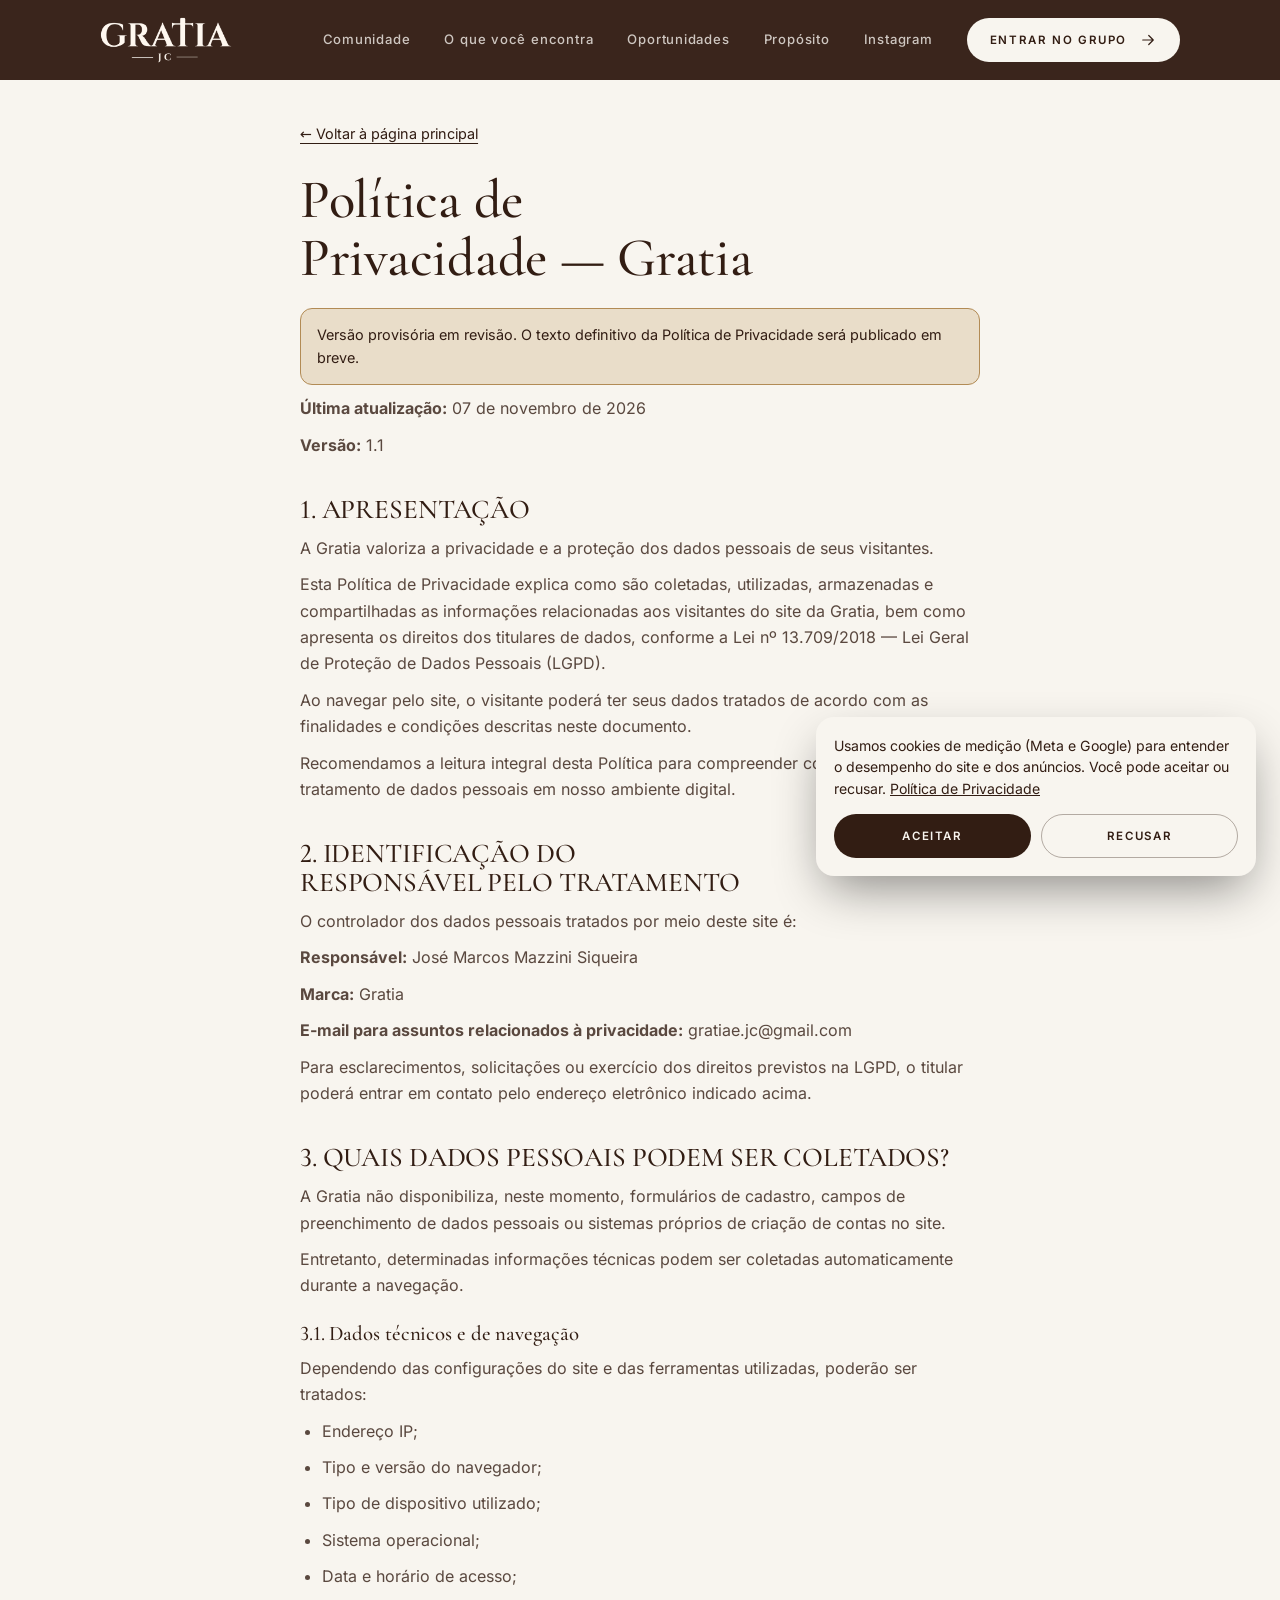
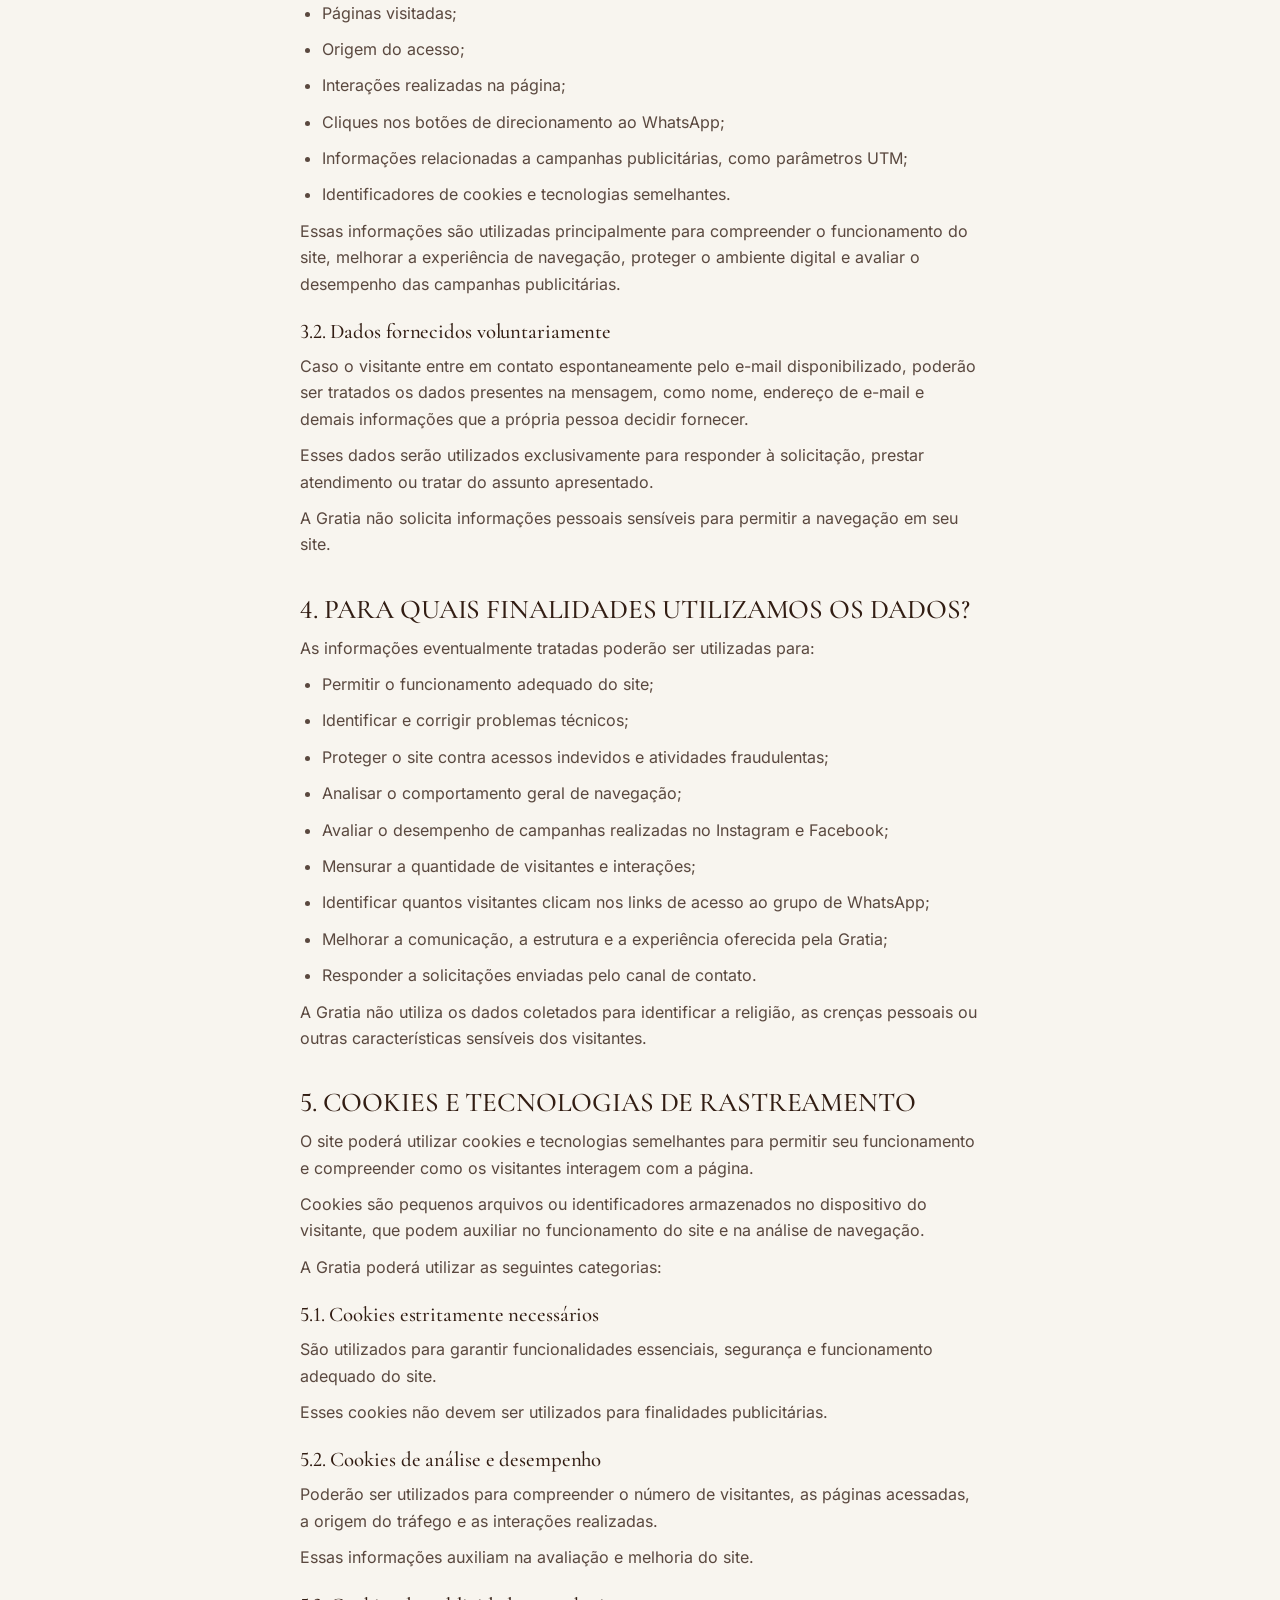
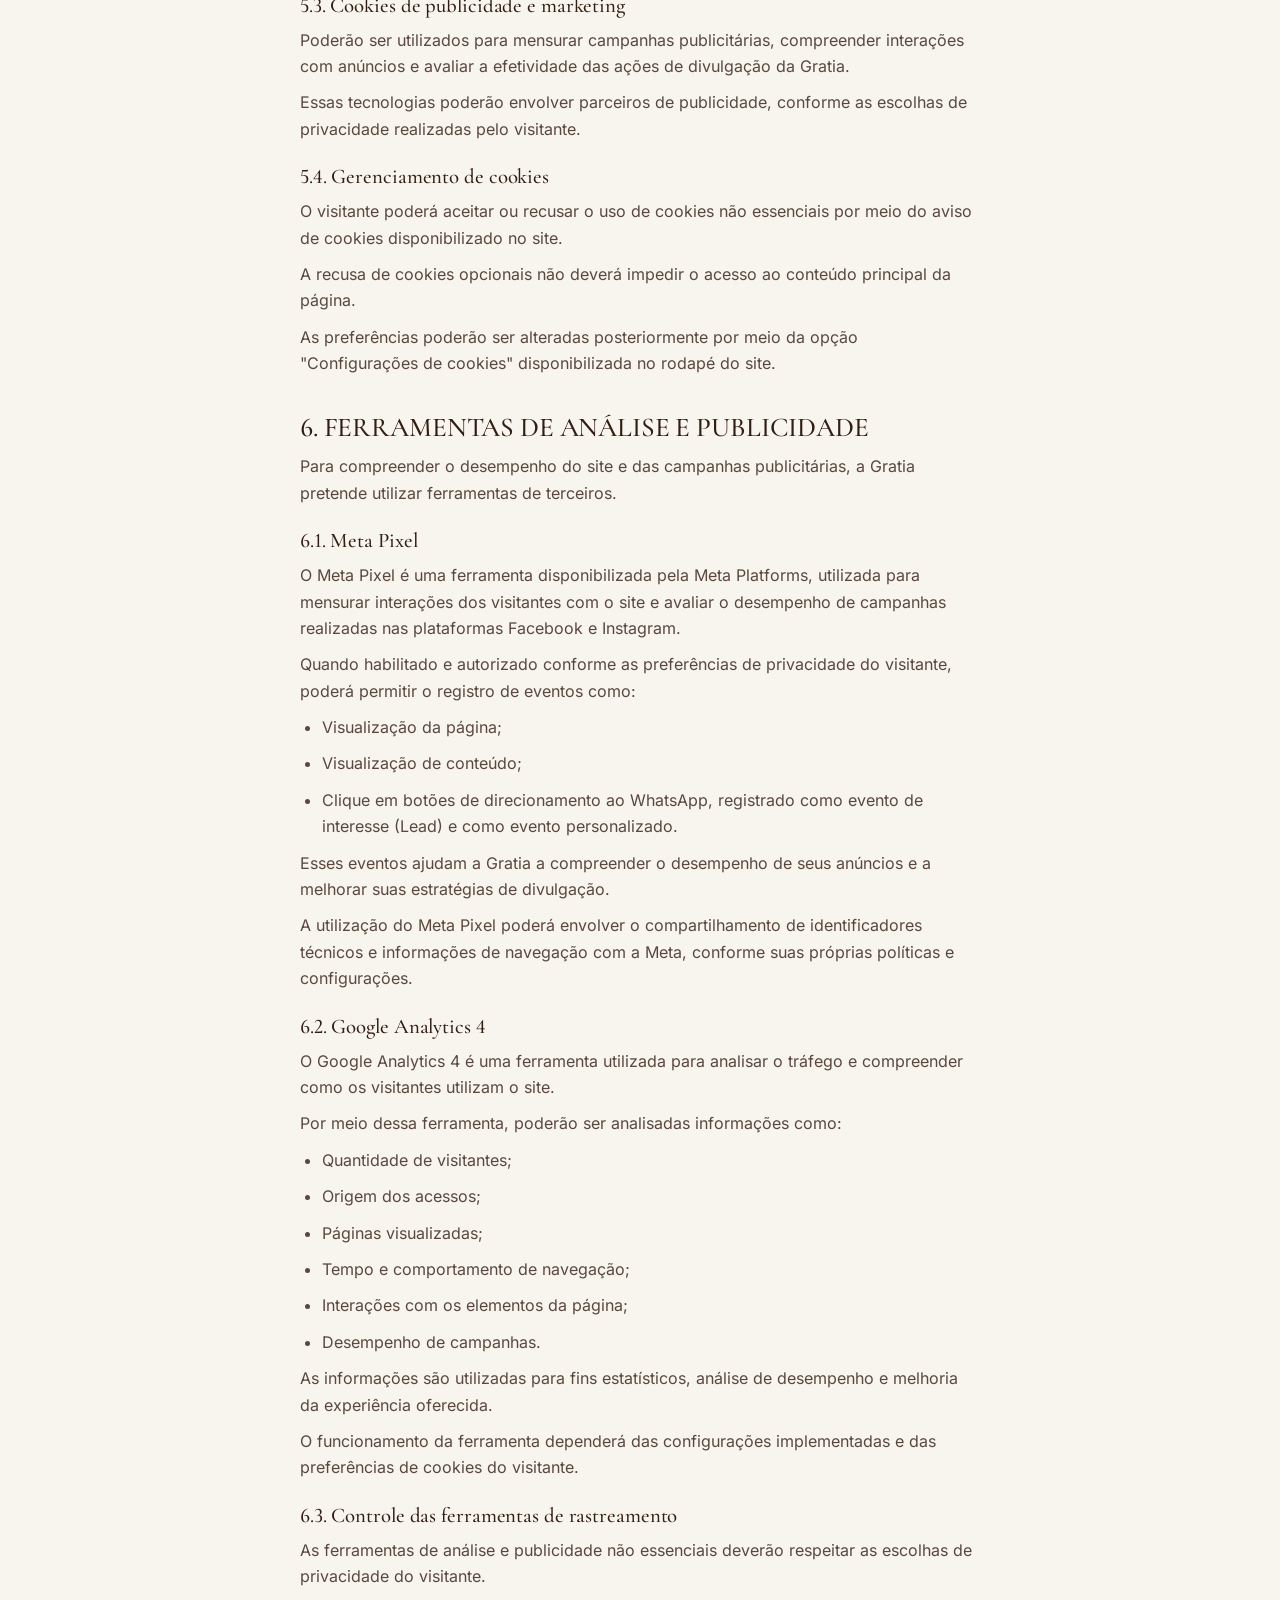
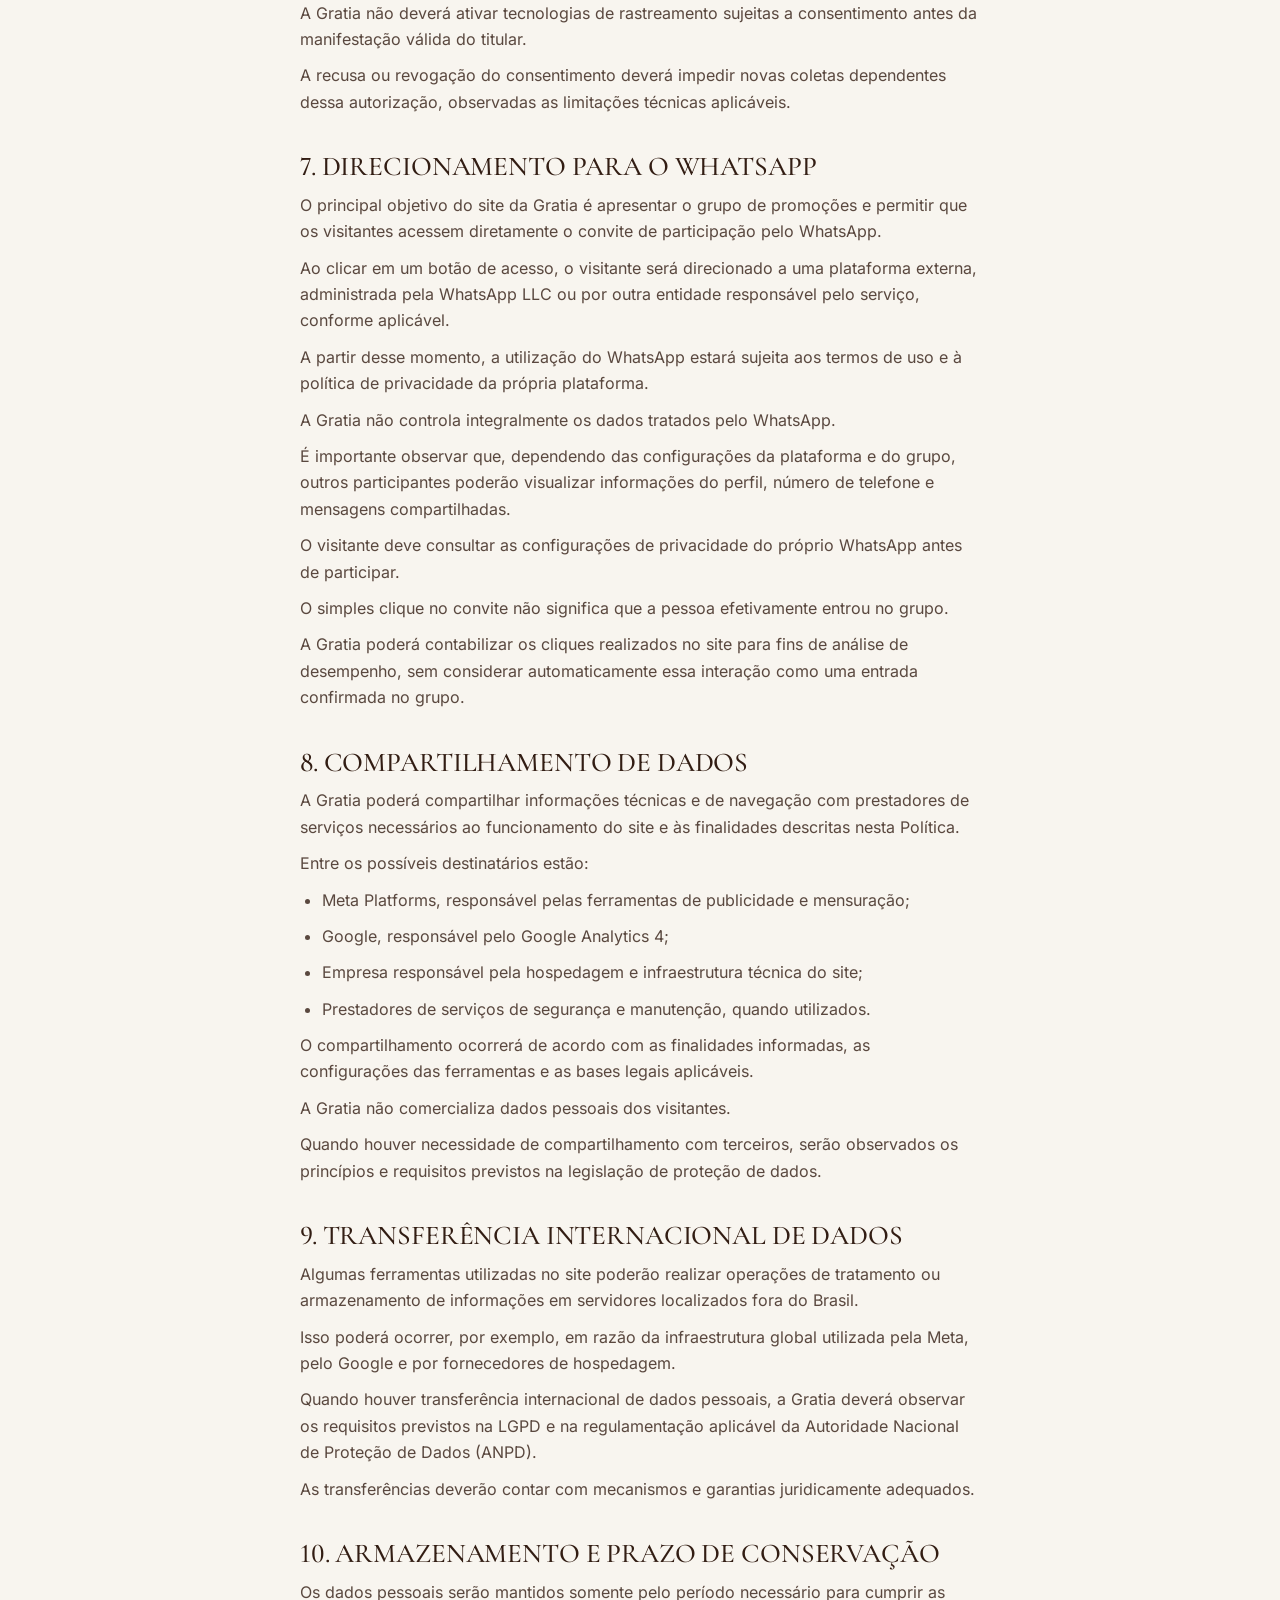
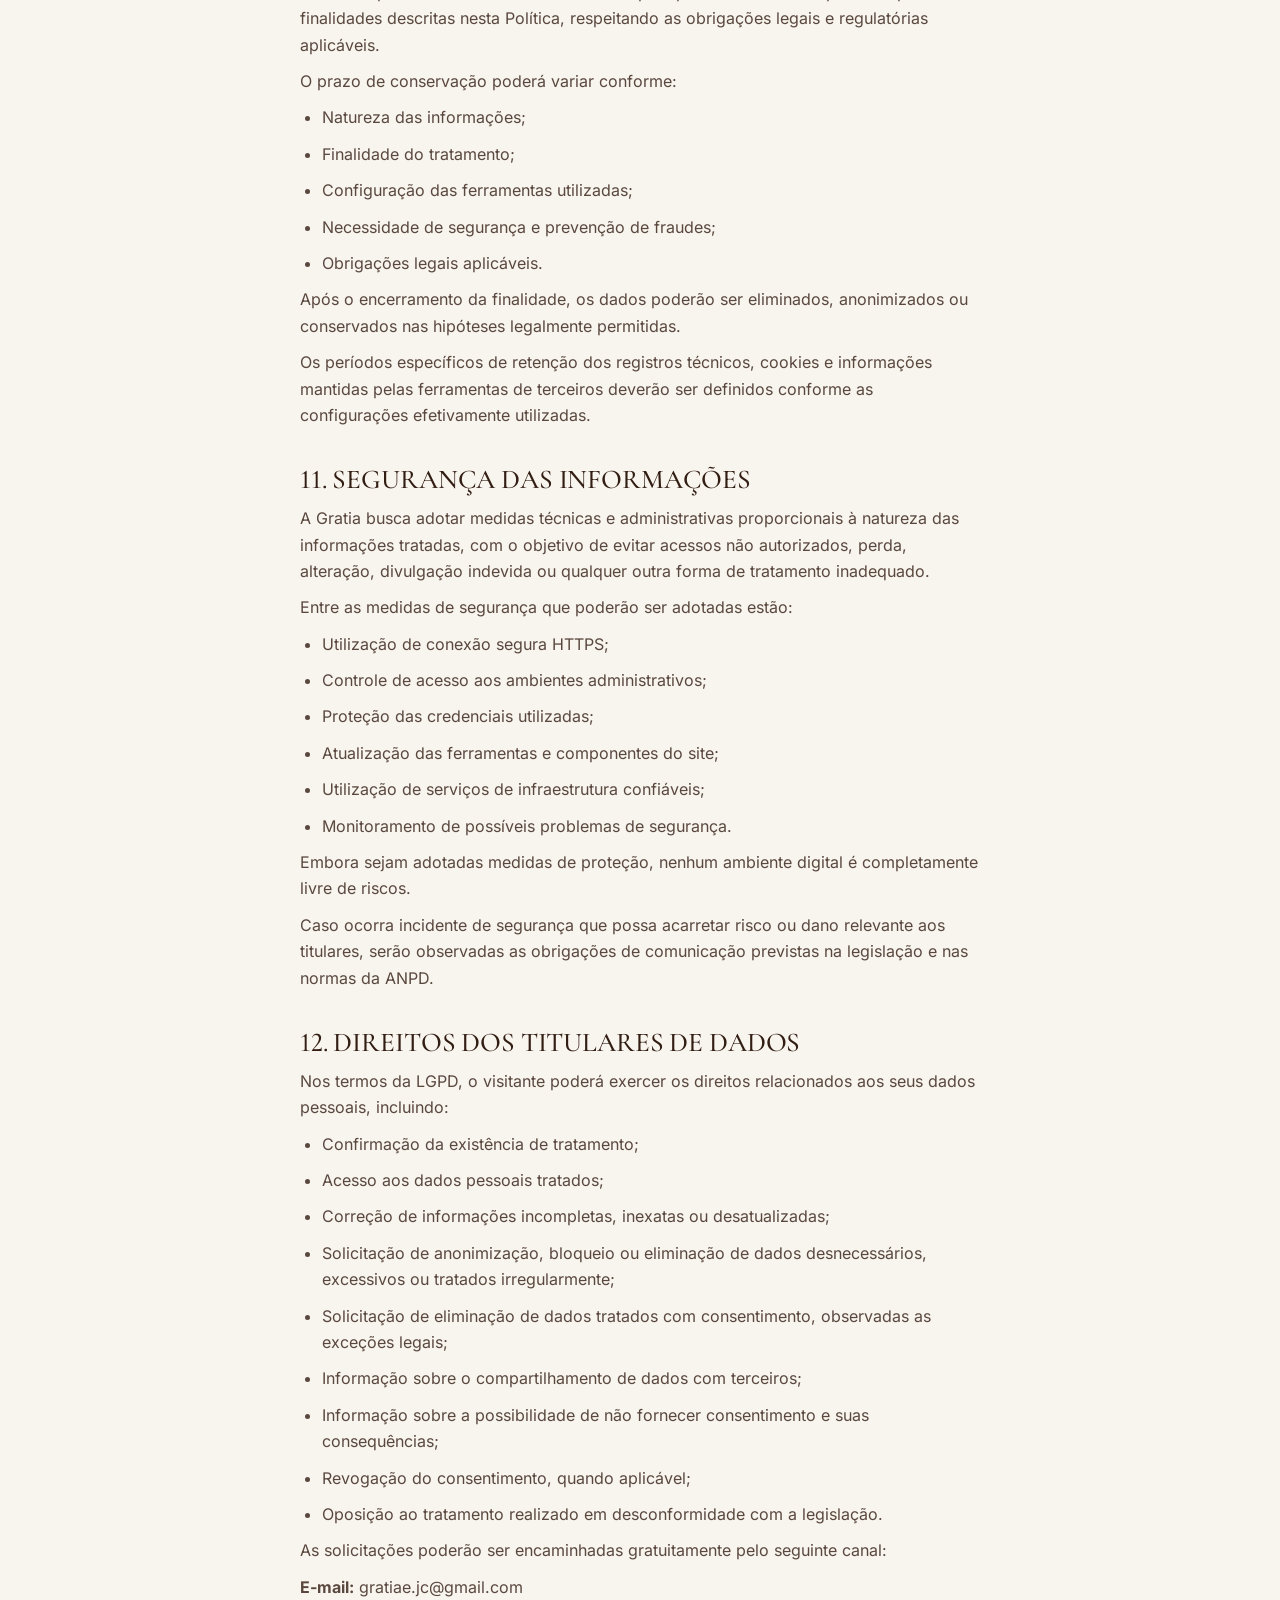
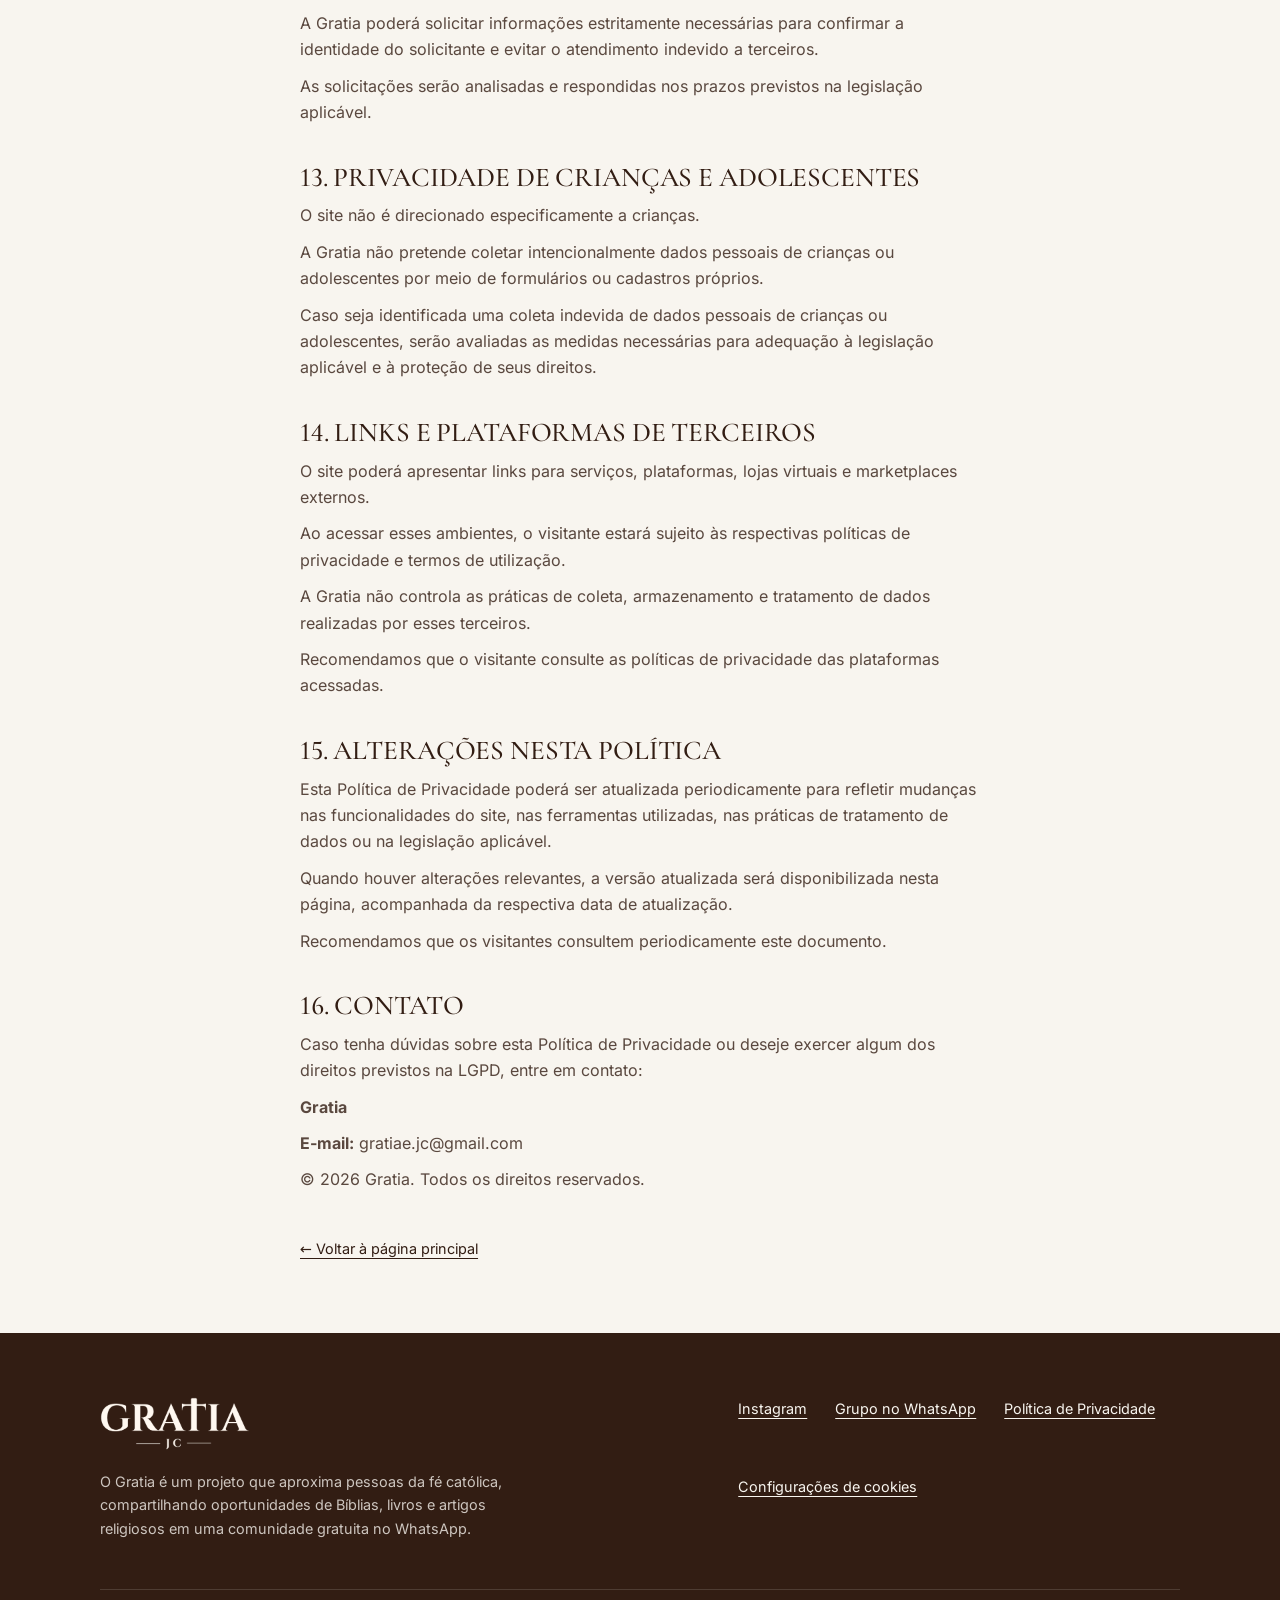
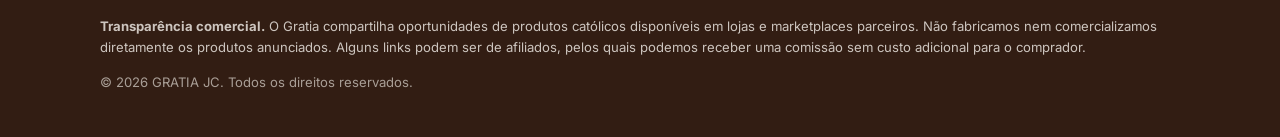
==== commit f4d62ee9: "Add files via upload" ====
--- a/privacidade/index.html
+++ b/privacidade/index.html
@@ -41,7 +41,7 @@
     </a>
     <nav class="nav" id="menu" aria-label="Principal" data-nav>
       <ul><li><a href="../#comunidade">Comunidade</a></li><li><a href="../#categorias">O que você encontra</a></li><li><a href="../#oportunidades">Oportunidades</a></li><li><a href="../#proposito">Propósito</a></li><li><a href="https://www.instagram.com/gratia.jc" target="_blank" rel="noopener noreferrer" data-ig>Instagram</a></li></ul>
-      <a class="btn btn--light btn--sm nav__cta" href="https://chat.whatsapp.com/DExOzb8QppBGhXMP6Ss5ZN?s=cl&amp;p=i&amp;iam=2" target="_blank" rel="noopener noreferrer" data-wa data-location="menu">Entrar no grupo<svg class="btn__icon" viewBox="0 0 24 24" aria-hidden="true" focusable="false"><path d="M5 12h14M13 6l6 6-6 6" fill="none" stroke="currentColor" stroke-width="1.6" stroke-linecap="round" stroke-linejoin="round"/></svg></a>
+      <a class="btn btn--light btn--sm nav__cta" href="https://chat.whatsapp.com/JTf9vDbsnQOAf1HQVgfFEE?mode=gi_t" target="_blank" rel="noopener noreferrer" data-wa data-location="menu">Entrar no grupo<svg class="btn__icon" viewBox="0 0 24 24" aria-hidden="true" focusable="false"><path d="M5 12h14M13 6l6 6-6 6" fill="none" stroke="currentColor" stroke-width="1.6" stroke-linecap="round" stroke-linejoin="round"/></svg></a>
     </nav>
     <button class="menu-btn" type="button" aria-expanded="false" aria-controls="menu" aria-label="Abrir menu" data-menu-btn><span></span><span></span></button>
   </div>
@@ -183,13 +183,13 @@
     </div>
     <ul class="footer__links">
       <li><a href="https://www.instagram.com/gratia.jc" target="_blank" rel="noopener noreferrer" data-ig>Instagram</a></li>
-      <li><a href="https://chat.whatsapp.com/DExOzb8QppBGhXMP6Ss5ZN?s=cl&amp;p=i&amp;iam=2" target="_blank" rel="noopener noreferrer" data-wa data-location="rodape">Grupo no WhatsApp</a></li>
+      <li><a href="https://chat.whatsapp.com/JTf9vDbsnQOAf1HQVgfFEE?mode=gi_t" target="_blank" rel="noopener noreferrer" data-wa data-location="rodape">Grupo no WhatsApp</a></li>
       <li><a href="../privacidade/">Política de Privacidade</a></li>
       <li><button type="button" class="linklike" data-open-cookies>Configurações de cookies</button></li>
     </ul>
     <div class="footer__legal">
       <p><strong>Transparência comercial.</strong> O Gratia compartilha oportunidades de produtos católicos disponíveis em lojas e marketplaces parceiros. Não fabricamos nem comercializamos diretamente os produtos anunciados. Alguns links podem ser de afiliados, pelos quais podemos receber uma comissão sem custo adicional para o comprador.</p>
-      <p class="footer__copy">[PENDENTE: texto definitivo de direitos autorais, a ser fornecido]</p>
+      <p class="footer__copy">© 2026 GRATIA JC. Todos os direitos reservados.</p>
     </div>
   </div>
 </footer>
